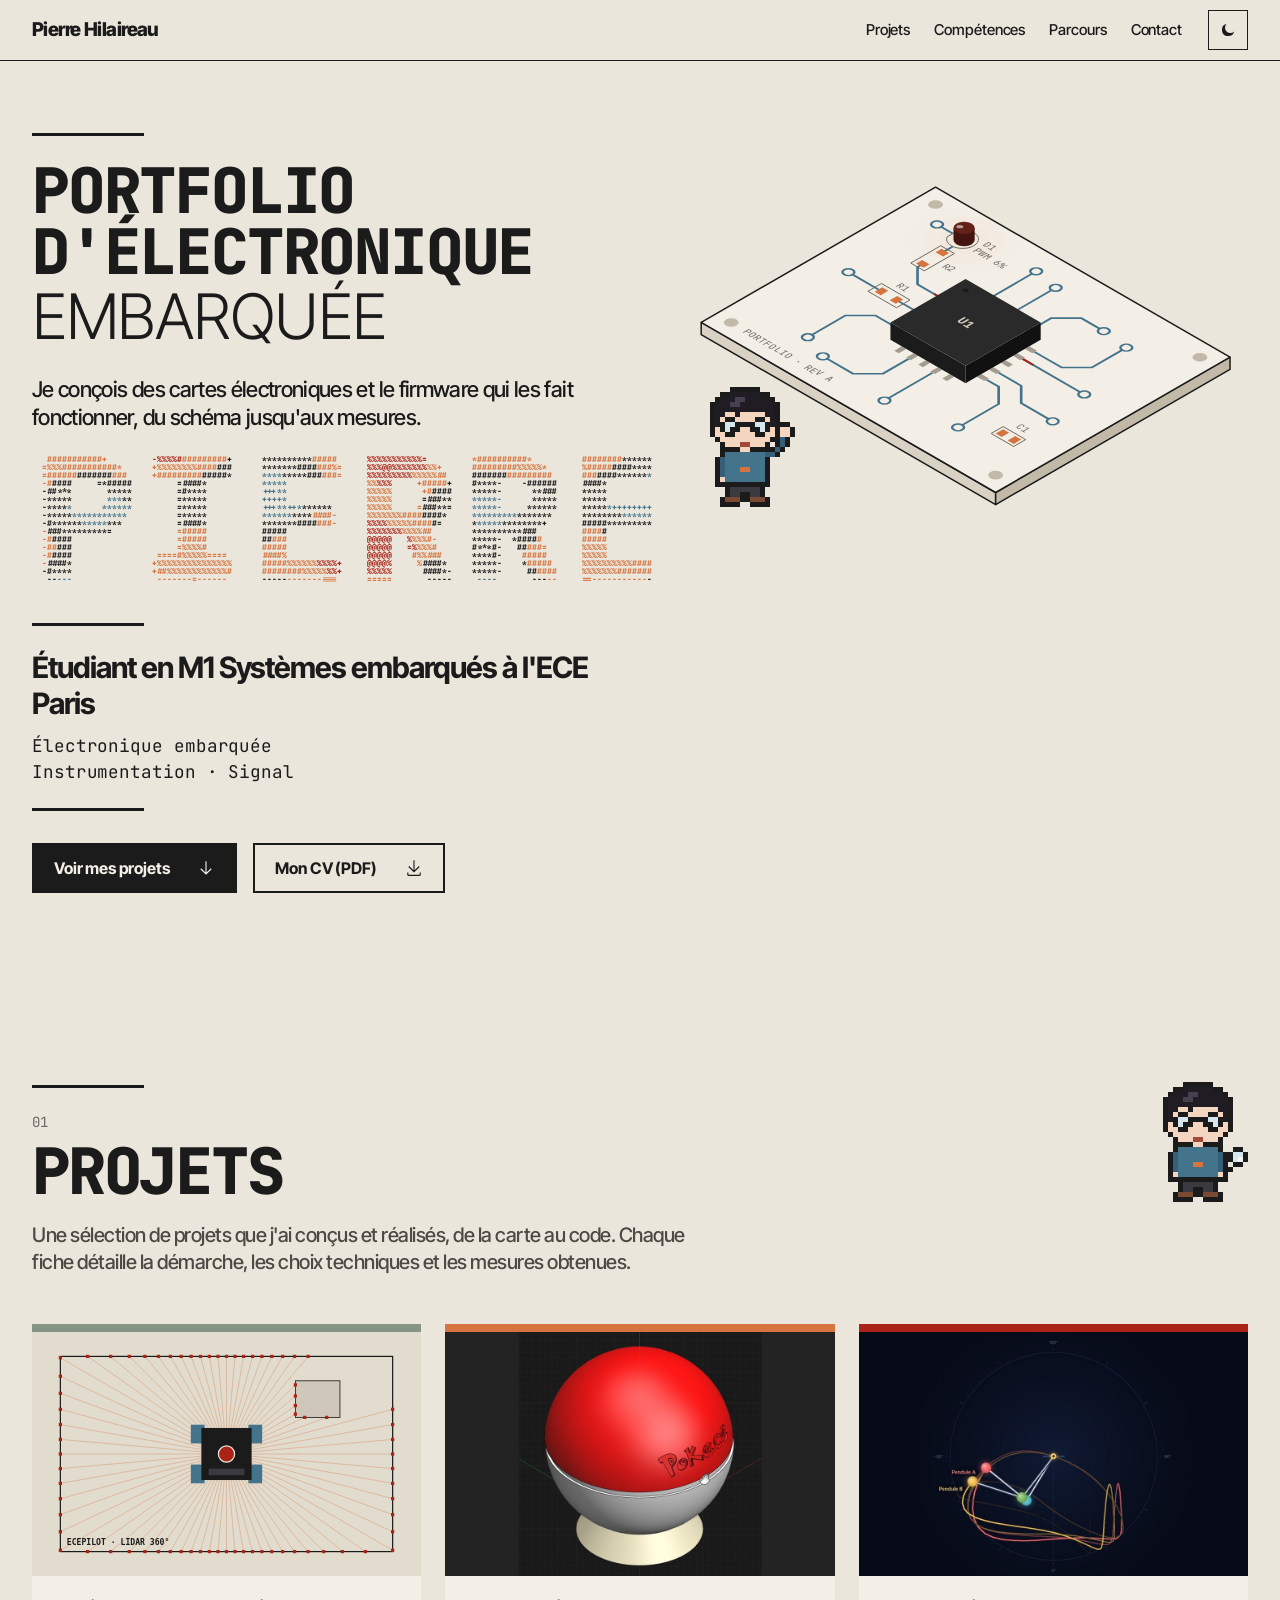
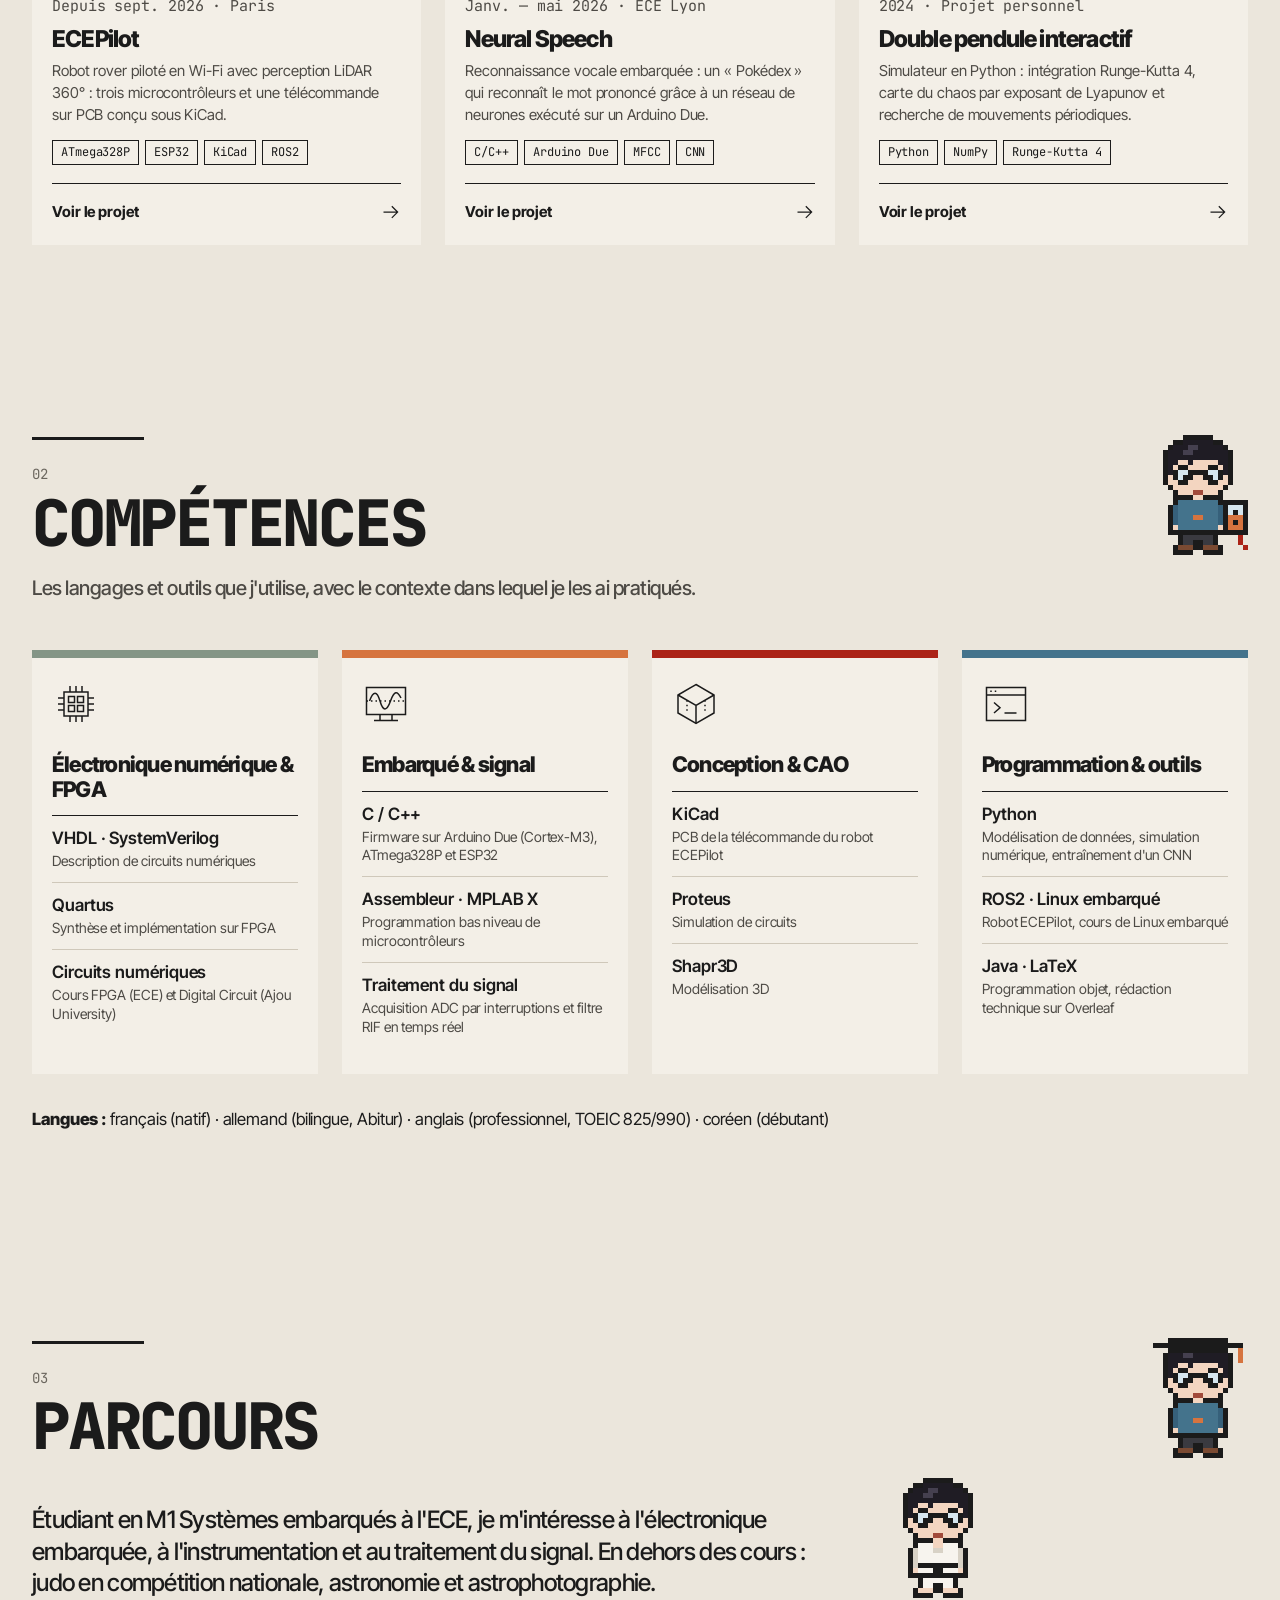
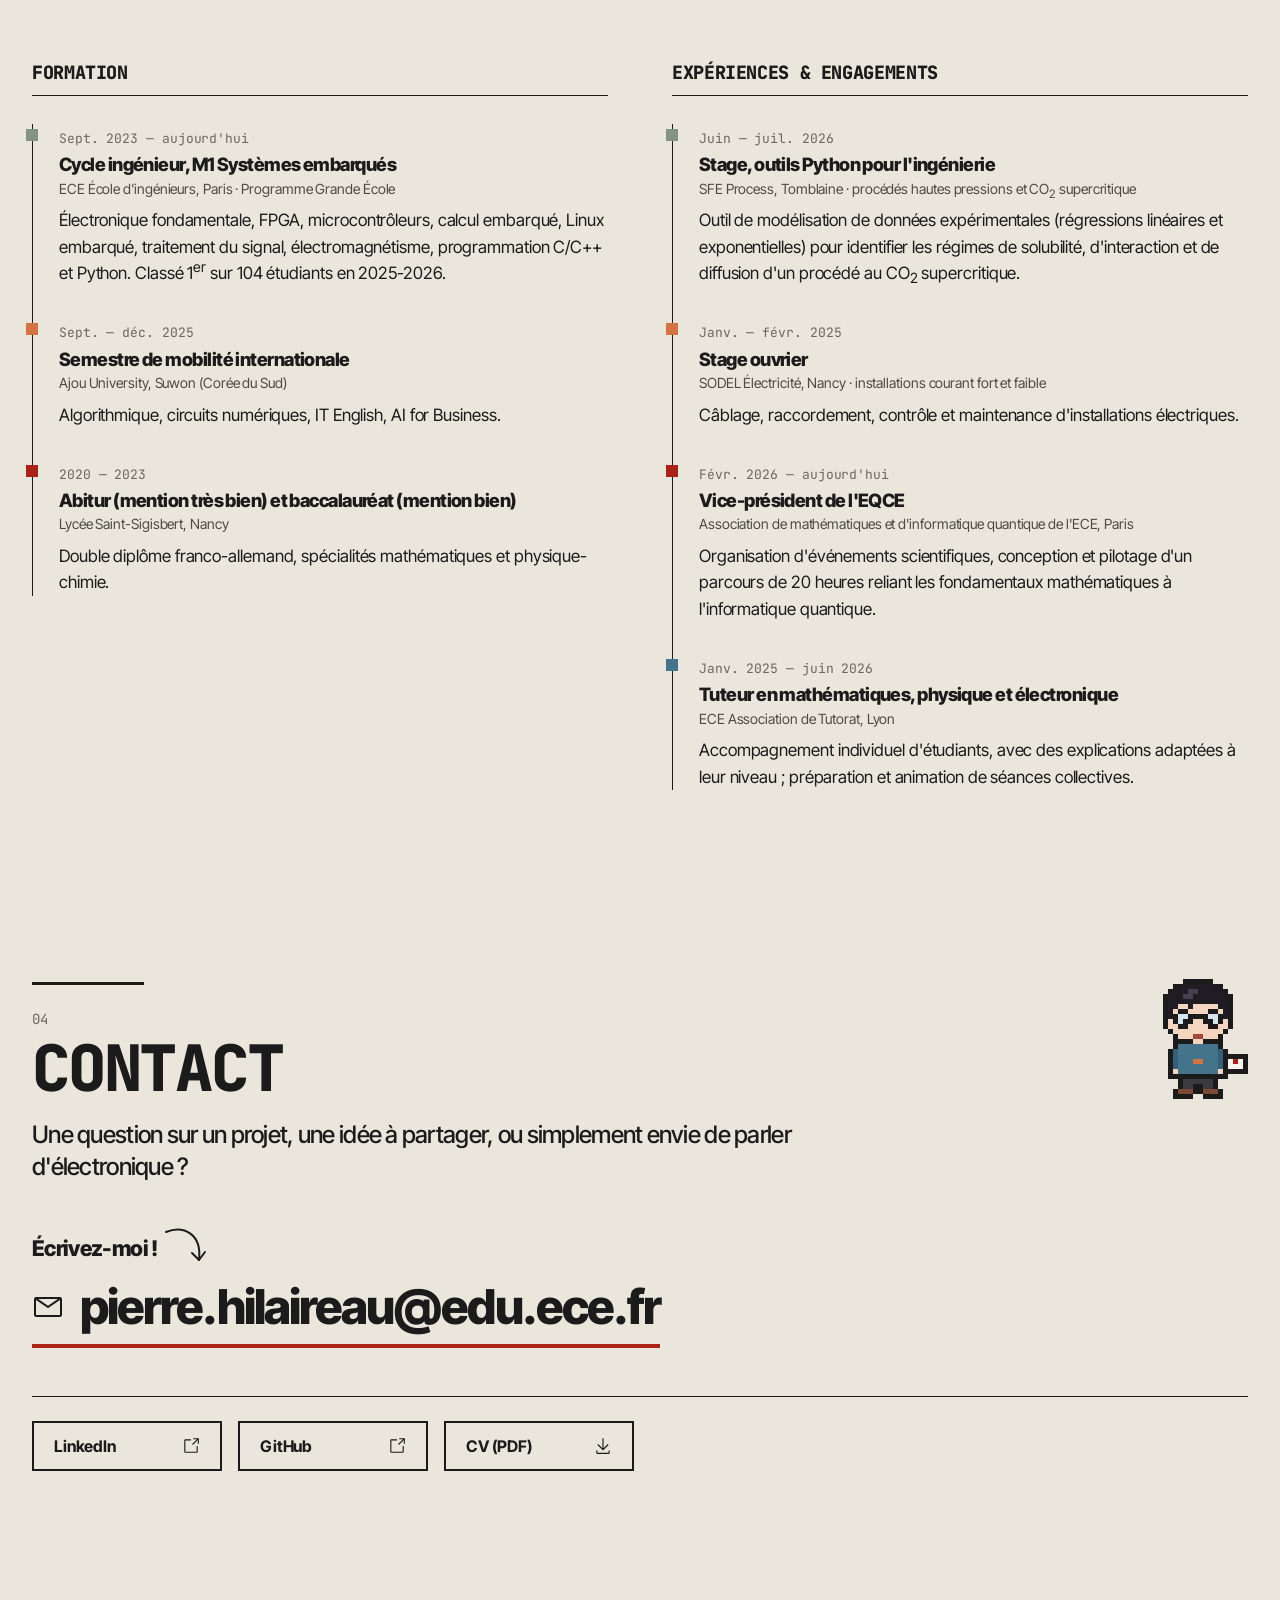
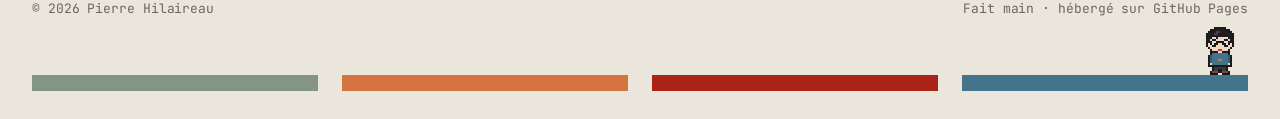
==== index.html @ 6c58af48 "Première version du portfolio Site statique (HTML, CSS, JavaScript) publié avec GitHub Pages : accue" ====
<!DOCTYPE html>
<html lang="fr">
<head>
  <meta charset="utf-8">
  <meta name="viewport" content="width=device-width, initial-scale=1">

  <!-- Titre et description : visibles dans Google et les partages LinkedIn -->
  <title>Pierre Hilaireau — Électronique &amp; systèmes embarqués</title>
  <meta name="description" content="Portfolio de Pierre Hilaireau, étudiant ingénieur en systèmes embarqués : conception de cartes électroniques, firmware, traitement du signal et projets réalisés.">
  <meta property="og:title" content="Pierre Hilaireau — Portfolio électronique">
  <meta property="og:description" content="Projets en électronique, systèmes embarqués et traitement du signal.">
  <meta property="og:type" content="website">
  <!-- Image d'aperçu pour les partages (1200×630 px). Décommente quand tu l'as ajoutée :
  <meta property="og:image" content="https://pierrehlr.github.io/assets/img/apercu.jpg"> -->

  <link rel="icon" href="assets/img/favicon.svg" type="image/svg+xml">
  <link rel="preconnect" href="https://fonts.googleapis.com">
  <link rel="preconnect" href="https://fonts.gstatic.com" crossorigin>
  <link rel="stylesheet" href="https://fonts.googleapis.com/css2?family=Inter+Tight:wght@300;400;500;600;700;800&family=JetBrains+Mono:wght@400;800&display=swap">
  <link rel="stylesheet" href="css/style.css">

  <script>
    // Applique le thème mémorisé avant l'affichage (évite un flash de couleur)
    try { var t = localStorage.getItem("theme"); if (t) document.documentElement.dataset.theme = t; } catch (e) {}
  </script>
  <script src="js/main.js" defer></script>
</head>

<body>
  <a class="skip-link" href="#contenu">Aller au contenu</a>

  <!-- ===================== MENU ===================== -->
  <header class="nav">
    <div class="container nav-inner">
      <a class="nav-brand" href="#top">Pierre Hilaireau</a>
      <nav class="nav-links" aria-label="Navigation principale">
        <a href="#projets">Projets</a>
        <a href="#competences">Compétences</a>
        <a href="#parcours">Parcours</a>
        <a href="#contact">Contact</a>
      </nav>
      <button class="theme-toggle" type="button" aria-label="Basculer entre thème clair et sombre">
        <svg class="icon-moon" viewBox="0 0 32 32" aria-hidden="true"><path d="M13.5 5.1A11 11 0 1 0 26.9 18.5 9 9 0 0 1 13.5 5.1z"/></svg>
        <svg class="icon-sun" viewBox="0 0 32 32" aria-hidden="true"><circle cx="16" cy="16" r="6"/><path d="M15 2h2v5h-2zM15 25h2v5h-2zM2 15h5v2H2zM25 15h5v2h-5z"/><path transform="rotate(45 16 16)" d="M15 2h2v5h-2zM15 25h2v5h-2zM2 15h5v2H2zM25 15h5v2h-5z"/></svg>
      </button>
    </div>
  </header>

  <main id="contenu">

    <!-- ===================== ACCUEIL ===================== -->
    <section class="hero" id="top">
      <div class="container hero-inner">
        <div class="hero-text">
          <span class="rule" aria-hidden="true"></span>
          <h1 class="poster-title">
            <span class="t-heavy">Portfolio</span>
            <span class="t-heavy">d'électronique</span>
            <span class="t-light">embarquée</span>
          </h1>
          <p class="lead">
            Je conçois des cartes électroniques et le firmware qui les fait fonctionner,
            du schéma jusqu'aux mesures.
          </p>

          <!-- Prénom en art ASCII animé (dessiné par js/main.js à partir de data-ascii) -->
          <div class="ascii-name" role="img" aria-label="Pierre" data-ascii="PIERRE">
            <span class="ascii-fallback">Pierre</span>
          </div>

          <span class="rule" aria-hidden="true"></span>
          <p class="hero-date">Étudiant en M1 Systèmes embarqués à l'ECE Paris</p>
          <p class="hero-info">Électronique embarquée<br>Instrumentation · Signal</p>
          <span class="rule" aria-hidden="true"></span>

          <div class="hero-actions">
            <a class="btn btn-primary" href="#projets">Voir mes projets
              <svg class="icon" viewBox="0 0 32 32" aria-hidden="true"><path d="M24.6 16.6 17 24.2V4h-2v20.2l-7.6-7.6L6 18l10 10 10-10z"/></svg>
            </a>
            <!-- Dépose ton CV dans assets/cv/ sous le nom CV.pdf -->
            <a class="btn" href="assets/cv/CV.pdf" target="_blank" rel="noopener">Mon CV (PDF)
              <svg class="icon" viewBox="0 0 32 32" aria-hidden="true"><path d="M26 24v4H6v-4H4v4a2 2 0 0 0 2 2h20a2 2 0 0 0 2-2v-4zM26 14l-1.4-1.4-7.6 7.6V2h-2v18.2l-7.6-7.6L6 14l10 10z"/></svg>
            </a>
          </div>
        </div>

        <!--
          Illustration : un circuit imprimé en vue isométrique.
          Le dessus de la carte est dessiné « à plat » (coordonnées 0-400 × 0-320),
          puis projeté en isométrique par la matrice du groupe <g transform="matrix(…)">.
          La LED D1 s'allume quand la souris approche (voir js/main.js).
        -->
        <div class="hero-visual" aria-hidden="true">
          <svg viewBox="0 0 650 430" data-led>
            <!-- Tranches de la carte (épaisseur) -->
            <polygon class="iso-left iso-edge" points="19.8,200 359.3,396 359.3,410 19.8,214"/>
            <polygon class="iso-right iso-edge" points="359.3,396 629.5,240 629.5,254 359.3,410"/>

            <!-- Dessus de la carte, projeté en isométrique -->
            <g transform="matrix(0.866 0.5 -0.866 0.5 290 40)">
              <rect class="iso-top iso-edge" x="4" y="4" width="392" height="312"/>
              <circle class="iso-hole" cx="24" cy="24" r="7"/>
              <circle class="iso-hole" cx="376" cy="24" r="7"/>
              <circle class="iso-hole" cx="24" cy="296" r="7"/>
              <circle class="iso-hole" cx="376" cy="296" r="7"/>

              <!-- Lumière de la LED sur la carte (opacité réglée par --lum) -->
              <circle class="d1-ring d1-ring-3" cx="84" cy="46" r="56"/>
              <circle class="d1-ring d1-ring-2" cx="84" cy="46" r="38"/>
              <circle class="d1-ring d1-ring-1" cx="84" cy="46" r="23"/>

              <g class="pcb-trace">
                <path d="M140 128 H104 L84 108 V101"/>
                <path d="M84 75 V61"/>
                <path d="M69 46 H48"/>
                <path d="M140 160 H108"/>
                <path d="M88 160 H44"/>
                <path d="M140 192 H112 L92 212 V262"/>
                <path d="M260 128 H296 L316 108 V62"/>
                <path d="M260 144 H342"/>
                <path d="M260 176 H290 L310 196 H352"/>
                <path d="M260 192 H276 L296 212 V266"/>
                <path d="M168 100 V34"/>
                <path d="M200 100 V40"/>
                <path d="M232 100 V78 L252 58 H282"/>
                <path d="M184 220 V254 L164 274 H124"/>
                <path d="M216 220 V284"/>
              </g>

              <path class="pcb-signal" d="M140 128 H104 L84 108 V101"/>
              <path class="pcb-signal" d="M260 144 H342" style="animation-delay: -1.6s"/>

              <g class="pcb-via">
                <circle cx="48" cy="46" r="5.5"/>
                <circle cx="44" cy="160" r="5.5"/>
                <circle cx="92" cy="262" r="5.5"/>
                <circle cx="316" cy="62" r="5.5"/>
                <circle cx="342" cy="144" r="5.5"/>
                <circle cx="352" cy="196" r="5.5"/>
                <circle cx="296" cy="266" r="5.5"/>
                <circle cx="168" cy="34" r="5.5"/>
                <circle cx="200" cy="40" r="5.5"/>
                <circle cx="282" cy="58" r="5.5"/>
                <circle cx="124" cy="274" r="5.5"/>
                <circle cx="216" cy="284" r="5.5"/>
              </g>

              <!-- R1 -->
              <rect class="pcb-outline" x="79" y="151" width="38" height="18"/>
              <rect class="pcb-pad" x="84" y="155" width="8" height="10"/>
              <rect class="pcb-pad" x="104" y="155" width="8" height="10"/>
              <text class="pcb-silk" x="98" y="145" text-anchor="middle">R1</text>

              <!-- R2 : résistance série de la LED -->
              <rect class="pcb-outline" x="75" y="68" width="18" height="40"/>
              <rect class="pcb-pad" x="79" y="71" width="10" height="8"/>
              <rect class="pcb-pad" x="79" y="97" width="10" height="8"/>
              <text class="pcb-silk" x="99" y="92">R2</text>

              <!-- Empreinte de la LED D1 (méplat côté cathode) -->
              <path class="pcb-outline" d="M69 38.5 A15 15 0 1 1 69 53.5 Z"/>

              <!-- C1 -->
              <rect class="pcb-outline" x="325" y="235" width="30" height="16"/>
              <rect class="pcb-pad" x="328" y="238" width="8" height="10"/>
              <rect class="pcb-pad" x="344" y="238" width="8" height="10"/>
              <text class="pcb-silk" x="340" y="228" text-anchor="middle">C1</text>

              <!-- Broches de U1 -->
              <g class="pcb-pin">
                <rect x="140" y="125" width="10" height="6"/><rect x="140" y="141" width="10" height="6"/><rect x="140" y="157" width="10" height="6"/><rect x="140" y="173" width="10" height="6"/><rect x="140" y="189" width="10" height="6"/>
                <rect x="250" y="125" width="10" height="6"/><rect x="250" y="141" width="10" height="6"/><rect x="250" y="157" width="10" height="6"/><rect x="250" y="173" width="10" height="6"/><rect x="250" y="189" width="10" height="6"/>
                <rect x="165" y="100" width="6" height="10"/><rect x="181" y="100" width="6" height="10"/><rect x="197" y="100" width="6" height="10"/><rect x="213" y="100" width="6" height="10"/><rect x="229" y="100" width="6" height="10"/>
                <rect x="165" y="210" width="6" height="10"/><rect x="181" y="210" width="6" height="10"/><rect x="197" y="210" width="6" height="10"/><rect x="213" y="210" width="6" height="10"/><rect x="229" y="210" width="6" height="10"/>
              </g>

              <!-- Repère de D1 et sa valeur PWM (mise à jour par js/main.js) -->
              <text class="pcb-silk" x="102" y="40">D1</text>
              <text class="pcb-silk" x="102" y="54">PWM <tspan data-pwm>6%</tspan></text>

              <text class="pcb-silk" x="42" y="300">PORTFOLIO · REV A</text>
            </g>

            <!-- U1 : le microcontrôleur, en relief -->
            <polygon class="chip-left" points="238,200 324.6,250 324.6,270 238,220"/>
            <polygon class="chip-right" points="324.6,250 411.2,200 411.2,220 324.6,270"/>
            <g transform="matrix(0.866 0.5 -0.866 0.5 290 20)">
              <rect class="chip-top" x="150" y="110" width="100" height="100"/>
              <circle class="chip-dot" cx="163" cy="123" r="3"/>
              <text class="chip-text" x="200" y="165" text-anchor="middle">U1</text>
            </g>

            <!-- D1 : LED dont la luminosité suit la souris (voir js/main.js) -->
            <g class="d1-off">
              <path class="d1-side" d="M310.7 91 V105 A12.2 7.1 0 0 0 335.1 105 V91 Z"/>
              <ellipse class="d1-top d1-eteinte" cx="322.9" cy="91" rx="12.2" ry="7.1"/>
            </g>
            <g class="d1-on">
              <path class="d1-side" d="M310.7 91 V105 A12.2 7.1 0 0 0 335.1 105 V91 Z"/>
              <ellipse class="d1-top" cx="322.9" cy="91" rx="12.2" ry="7.1"/>
            </g>
            <ellipse class="d1-reflet" cx="318" cy="89.5" rx="4" ry="1.8"/>

          </svg>
          <span class="pixel pixel-hero" data-pose="salut" aria-hidden="true"></span>
        </div>
      </div>
    </section>

    <!-- ===================== PROJETS ===================== -->
    <section class="section" id="projets">
      <div class="container">
        <div class="section-head">
          <span class="section-num">01</span>
          <h2>Projets</h2>
          <span class="pixel" data-pose="loupe" aria-hidden="true"></span>
        </div>
        <p class="section-intro">
          Une sélection de projets que j'ai conçus et réalisés, de la carte au code.
          Chaque fiche détaille la démarche, les choix techniques et les mesures obtenues.
        </p>

        <!--
          POUR AJOUTER UN PROJET : copie un bloc <a class="card"> … </a> ci-dessous,
          change le lien (href), l'image, le titre, la description et les tags.
          Mets ton meilleur projet en premier.
        -->
        <div class="cards">

          <a class="card" href="projets/ecepilot.html">
            <div class="card-img">
              <img src="assets/img/projets/ecepilot/illustration.svg" width="960" height="600" loading="lazy"
                   alt="Illustration du rover ECEPilot vu de dessus, avec les rayons de son LiDAR">
            </div>
            <div class="card-body">
              <p class="card-meta">Depuis sept. 2026 · Paris</p>
              <h3>ECEPilot</h3>
              <p>Robot rover piloté en Wi-Fi avec perception LiDAR 360° : trois microcontrôleurs et une télécommande sur PCB conçu sous KiCad.</p>
              <ul class="tags"><li>ATmega328P</li><li>ESP32</li><li>KiCad</li><li>ROS2</li></ul>
              <span class="card-more">Voir le projet <svg class="icon" viewBox="0 0 32 32" aria-hidden="true"><path d="M18 6l-1.4 1.4 7.6 7.6H4v2h20.2l-7.6 7.6L18 26l10-10z"/></svg></span>
            </div>
          </a>

          <a class="card" href="projets/neural-speech.html">
            <div class="card-img">
              <img src="assets/img/projets/neural-speech/vignette.jpg" width="960" height="600" loading="lazy"
                   alt="Rendu 3D du boîtier Pokéball gravé PokECE">
            </div>
            <div class="card-body">
              <p class="card-meta">Janv. — mai 2026 · ECE Lyon</p>
              <h3>Neural Speech</h3>
              <p>Reconnaissance vocale embarquée : un « Pokédex » qui reconnaît le mot prononcé grâce à un réseau de neurones exécuté sur un Arduino Due.</p>
              <ul class="tags"><li>C/C++</li><li>Arduino Due</li><li>MFCC</li><li>CNN</li></ul>
              <span class="card-more">Voir le projet <svg class="icon" viewBox="0 0 32 32" aria-hidden="true"><path d="M18 6l-1.4 1.4 7.6 7.6H4v2h20.2l-7.6 7.6L18 26l10-10z"/></svg></span>
            </div>
          </a>

          <a class="card" href="projets/double-pendule.html">
            <div class="card-img">
              <img src="assets/img/projets/double-pendule/vignette.jpg" width="960" height="600" loading="lazy"
                   alt="Deux doubles pendules partis presque du même point, dont les trajectoires divergent">
            </div>
            <div class="card-body">
              <p class="card-meta">2024 · Projet personnel</p>
              <h3>Double pendule interactif</h3>
              <p>Simulateur en Python : intégration Runge-Kutta 4, carte du chaos par exposant de Lyapunov et recherche de mouvements périodiques.</p>
              <ul class="tags"><li>Python</li><li>NumPy</li><li>Runge-Kutta 4</li></ul>
              <span class="card-more">Voir le projet <svg class="icon" viewBox="0 0 32 32" aria-hidden="true"><path d="M18 6l-1.4 1.4 7.6 7.6H4v2h20.2l-7.6 7.6L18 26l10-10z"/></svg></span>
            </div>
          </a>

        </div>
      </div>
    </section>

    <!-- ===================== COMPÉTENCES ===================== -->
    <!-- Sous chaque outil : CE QUE tu en as fait (plus parlant qu'un niveau) -->
    <section class="section" id="competences">
      <div class="container">
        <div class="section-head">
          <span class="section-num">02</span>
          <h2>Compétences</h2>
          <span class="pixel" data-pose="multimetre" aria-hidden="true"></span>
        </div>
        <p class="section-intro">Les langages et outils que j'utilise, avec le contexte dans lequel je les ai pratiqués.</p>

        <div class="skills">
          <div class="skill-group">
            <svg class="pictogram" viewBox="0 0 32 32" aria-hidden="true"><rect x="8" y="8" width="16" height="16"/><path d="M12 8V4M16 8V4M20 8V4M12 28v-4M16 28v-4M20 28v-4M8 12H4M8 16H4M8 20H4M28 12h-4M28 16h-4M28 20h-4"/><rect x="11" y="11" width="4" height="4"/><rect x="17" y="11" width="4" height="4"/><rect x="11" y="17" width="4" height="4"/><rect x="17" y="17" width="4" height="4"/></svg>
            <h3>Électronique numérique &amp; FPGA</h3>
            <ul>
              <li>VHDL · SystemVerilog<span>Description de circuits numériques</span></li>
              <li>Quartus<span>Synthèse et implémentation sur FPGA</span></li>
              <li>Circuits numériques<span>Cours FPGA (ECE) et Digital Circuit (Ajou University)</span></li>
            </ul>
          </div>
          <div class="skill-group">
            <svg class="pictogram" viewBox="0 0 32 32" aria-hidden="true"><rect x="3" y="5" width="26" height="18"/><path d="M3 14h26" stroke-dasharray="1 2"/><path d="M5 14c2.5-7 5-7 7 0s4.5 7 7 0 4.5-7 7-2"/><path d="M12 23v4M20 23v4M8 27h16"/></svg>
            <h3>Embarqué &amp; signal</h3>
            <ul>
              <li>C / C++<span>Firmware sur Arduino Due (Cortex-M3), ATmega328P et ESP32</span></li>
              <li>Assembleur · MPLAB X<span>Programmation bas niveau de microcontrôleurs</span></li>
              <li>Traitement du signal<span>Acquisition ADC par interruptions et filtre RIF en temps réel</span></li>
            </ul>
          </div>
          <div class="skill-group">
            <svg class="pictogram" viewBox="0 0 32 32" aria-hidden="true"><path d="M16 3l12 7v12l-12 7-12-7V10z"/><path d="M4 10l12 7 12-7M16 17v12"/><path d="M10 13.5v7M22 13.5v7" stroke-dasharray="1 2"/></svg>
            <h3>Conception &amp; CAO</h3>
            <ul>
              <li>KiCad<span>PCB de la télécommande du robot ECEPilot</span></li>
              <li>Proteus<span>Simulation de circuits</span></li>
              <li>Shapr3D<span>Modélisation 3D</span></li>
            </ul>
          </div>
          <div class="skill-group">
            <svg class="pictogram" viewBox="0 0 32 32" aria-hidden="true"><rect x="3" y="5" width="26" height="22"/><path d="M3 10h26"/><path d="M5.5 7.5h1M8.5 7.5h1"/><path d="M8 15l4 3.5L8 22M15 22h8"/></svg>
            <h3>Programmation &amp; outils</h3>
            <ul>
              <li>Python<span>Modélisation de données, simulation numérique, entraînement d'un CNN</span></li>
              <li>ROS2 · Linux embarqué<span>Robot ECEPilot, cours de Linux embarqué</span></li>
              <li>Java · LaTeX<span>Programmation objet, rédaction technique sur Overleaf</span></li>
            </ul>
          </div>
        </div>

        <p class="languages">
          <strong>Langues :</strong> français (natif) · allemand (bilingue, Abitur) ·
          anglais (professionnel, TOEIC 825/990) · coréen (débutant)
        </p>
      </div>
    </section>

    <!-- ===================== PARCOURS ===================== -->
    <section class="section" id="parcours">
      <div class="container">
        <div class="section-head">
          <span class="section-num">03</span>
          <h2>Parcours</h2>
          <span class="pixel" data-pose="diplome" aria-hidden="true"></span>
        </div>

        <!-- À MODIFIER si tu veux : ajoute une phrase sur ce qui t'attire dans l'électronique -->
        <div class="about-row">
          <p class="about">
          Étudiant en M1 Systèmes embarqués à l'ECE, je m'intéresse à l'électronique embarquée,
          à l'instrumentation et au traitement du signal.
          En dehors des cours : judo en compétition nationale, astronomie et astrophotographie.
        </p>
          <span class="pixel" data-pose="judo" aria-hidden="true"></span>
        </div>

        <div class="timeline-cols">
          <div>
            <h3 class="col-title">Formation</h3>
            <ol class="timeline">
              <li>
                <span class="timeline-date">Sept. 2023 — aujourd'hui</span>
                <h4>Cycle ingénieur, M1 Systèmes embarqués</h4>
                <p class="timeline-place">ECE École d'ingénieurs, Paris · Programme Grande École</p>
                <p>Électronique fondamentale, FPGA, microcontrôleurs, calcul embarqué, Linux embarqué,
                  traitement du signal, électromagnétisme, programmation C/C++ et Python.
                  Classé 1<sup>er</sup> sur 104 étudiants en 2025-2026.</p>
              </li>
              <li>
                <span class="timeline-date">Sept. — déc. 2025</span>
                <h4>Semestre de mobilité internationale</h4>
                <p class="timeline-place">Ajou University, Suwon (Corée du Sud)</p>
                <p>Algorithmique, circuits numériques, IT English, AI for Business.</p>
              </li>
              <li>
                <span class="timeline-date">2020 — 2023</span>
                <h4>Abitur (mention très bien) et baccalauréat (mention bien)</h4>
                <p class="timeline-place">Lycée Saint-Sigisbert, Nancy</p>
                <p>Double diplôme franco-allemand, spécialités mathématiques et physique-chimie.</p>
              </li>
            </ol>
          </div>
          <div>
            <h3 class="col-title">Expériences &amp; engagements</h3>
            <ol class="timeline">
              <li>
                <span class="timeline-date">Juin — juil. 2026</span>
                <h4>Stage, outils Python pour l'ingénierie</h4>
                <p class="timeline-place">SFE Process, Tomblaine · procédés hautes pressions et CO<sub>2</sub> supercritique</p>
                <p>Outil de modélisation de données expérimentales (régressions linéaires et exponentielles)
                  pour identifier les régimes de solubilité, d'interaction et de diffusion d'un procédé
                  au CO<sub>2</sub> supercritique.</p>
              </li>
              <li>
                <span class="timeline-date">Janv. — févr. 2025</span>
                <h4>Stage ouvrier</h4>
                <p class="timeline-place">SODEL Électricité, Nancy · installations courant fort et faible</p>
                <p>Câblage, raccordement, contrôle et maintenance d'installations électriques.</p>
              </li>
              <li>
                <span class="timeline-date">Févr. 2026 — aujourd'hui</span>
                <h4>Vice-président de l'EQCE</h4>
                <p class="timeline-place">Association de mathématiques et d'informatique quantique de l'ECE, Paris</p>
                <p>Organisation d'événements scientifiques, conception et pilotage d'un parcours de 20 heures
                  reliant les fondamentaux mathématiques à l'informatique quantique.</p>
              </li>
              <li>
                <span class="timeline-date">Janv. 2025 — juin 2026</span>
                <h4>Tuteur en mathématiques, physique et électronique</h4>
                <p class="timeline-place">ECE Association de Tutorat, Lyon</p>
                <p>Accompagnement individuel d'étudiants, avec des explications adaptées à leur niveau ;
                  préparation et animation de séances collectives.</p>
              </li>
            </ol>
          </div>
        </div>
      </div>
    </section>

    <!-- ===================== CONTACT ===================== -->
    <section class="section" id="contact">
      <div class="container">
        <div class="section-head">
          <span class="section-num">04</span>
          <h2>Contact</h2>
          <span class="pixel" data-pose="lettre" aria-hidden="true"></span>
        </div>
        <p class="contact-text">
          Une question sur un projet, une idée à partager,
          ou simplement envie de parler d'électronique ?
        </p>
        <p class="write-me">Écrivez-moi !
          <svg viewBox="0 0 72 44" aria-hidden="true"><path d="M4 10C22 3 40 12 37 38"/><path d="M30 31l7 7 6-8"/></svg>
        </p>
        <a class="contact-email" href="mailto:pierre.hilaireau@edu.ece.fr">
          <svg class="icon" viewBox="0 0 32 32" aria-hidden="true"><path d="M28 6H4a2 2 0 0 0-2 2v16a2 2 0 0 0 2 2h24a2 2 0 0 0 2-2V8a2 2 0 0 0-2-2zm-2.2 2L16 14.8 6.2 8zM4 24V8.9l11.4 7.9a1 1 0 0 0 1.2 0L28 8.9V24z"/></svg>
          pierre.hilaireau@edu.ece.fr
        </a>

        <ul class="contact-links">
          <li><a class="btn" href="https://www.linkedin.com/in/pierre-hilaireau/" target="_blank" rel="noopener">LinkedIn
            <svg class="icon" viewBox="0 0 32 32" aria-hidden="true"><path d="M26 28H6a2 2 0 0 1-2-2V6a2 2 0 0 1 2-2h10v2H6v20h20V16h2v10a2 2 0 0 1-2 2z"/><path d="M20 2v2h6.6L18 12.6l1.4 1.4L28 5.4V12h2V2z"/></svg>
          </a></li>
          <li><a class="btn" href="https://github.com/PierreHlr" target="_blank" rel="noopener">GitHub
            <svg class="icon" viewBox="0 0 32 32" aria-hidden="true"><path d="M26 28H6a2 2 0 0 1-2-2V6a2 2 0 0 1 2-2h10v2H6v20h20V16h2v10a2 2 0 0 1-2 2z"/><path d="M20 2v2h6.6L18 12.6l1.4 1.4L28 5.4V12h2V2z"/></svg>
          </a></li>
          <li><a class="btn" href="assets/cv/CV.pdf" target="_blank" rel="noopener">CV (PDF)
            <svg class="icon" viewBox="0 0 32 32" aria-hidden="true"><path d="M26 24v4H6v-4H4v4a2 2 0 0 0 2 2h20a2 2 0 0 0 2-2v-4zM26 14l-1.4-1.4-7.6 7.6V2h-2v18.2l-7.6-7.6L6 14l10 10z"/></svg>
          </a></li>
        </ul>
      </div>
    </section>

  </main>

  <footer class="footer">
    <span class="pixel pixel-xs pixel-footer" data-pose="repos" aria-hidden="true"></span>
    <div class="container footer-inner">
      <span>© <span data-annee>2026</span> Pierre Hilaireau</span>
      <span>Fait main · hébergé sur GitHub Pages</span>
    </div>
  </footer>
</body>
</html>
---- css/style.css ----
/* =========================================================
   Portfolio — feuille de style
   ---------------------------------------------------------
   Direction artistique inspirée de l'affiche « Atelier
   d'introduction au quantique » (EQCE) :
   papier crème, titres très gras en majuscules à chasse fixe,
   prénom en art ASCII animé, filets courts,
   bande de 4 couleurs (sauge, terracotta, rouge brique, ardoise).

   Toutes les couleurs sont définies UNE fois ci-dessous :
   thème clair dans :root, thème sombre juste après.
   ========================================================= */

:root {
  /* Papier et encre */
  --bg: #ebe6dc;          /* papier crème de l'affiche */
  --paper: #f3efe7;       /* tuiles, un ton plus clair */
  --paper-2: #e2dccf;     /* survol, fonds d'image */
  --ink: #1b1b1b;         /* texte, filets, cadres */
  --muted: #4d4a45;
  --helper: #6b665e;
  --line-soft: #cfc8ba;   /* séparateurs discrets */

  /* Les 4 couleurs de la bande de l'affiche */
  --c-sage: #849586;
  --c-orange: #d6743f;
  --c-red: #ab2317;
  --c-blue: #44738c;

  /* Usages */
  --link: #3a6379;
  --link-hover: #ab2317;
  --focus: #ab2317;
  --btn-text: #f3efe7;
  --led: #5f7d63;         /* vert sauge (valeurs « ok » des tableaux) */
  --lens-off: #5c1f17;    /* LED D1 éteinte */
  --lens-side-off: #3e1510;
  --lens-on: #e0452f;     /* LED D1 allumée */
  --lens-side-on: #ab2317;

  /* Carte électronique de l'accueil */
  --ill-top: #f3efe7;
  --ill-left: #d9d2c4;
  --ill-right: #c2b9a8;
  --ill-line: #44738c;    /* pistes : bleu ardoise */
  --ill-pad: #d6743f;     /* pastilles : terracotta (cuivre) */
  --ill-silk: #6b665e;
  --ill-pin: #a39c90;
  --chip-top: #2a2a2a;
  --chip-left: #1b1b1b;
  --chip-right: #111111;
  --chip-text: #cfc8ba;

  /* Personnage pixel art (voir js/main.js) */
  --px-outline: #1b1b1b;

  --font-sans: "Inter Tight", system-ui, -apple-system, "Segoe UI", Roboto, sans-serif;
  --font-mono: "JetBrains Mono", ui-monospace, "Cascadia Code", Consolas, monospace;
  --maxw: 1312px;
  color-scheme: light;
}

/* Thème sombre : automatique selon le système… */
@media (prefers-color-scheme: dark) {
  :root:not([data-theme="light"]) {
    --bg: #1a1917;
    --paper: #24221f;
    --paper-2: #2e2b27;
    --ink: #ebe6dc;
    --muted: #bdb6aa;
    --helper: #948e84;
    --line-soft: #3a3631;
    --c-sage: #a3b3a5;
    --c-orange: #e3915f;
    --c-red: #d4574a;
    --c-blue: #7ea5bb;
    --link: #8fb3c7;
    --link-hover: #e0685a;
    --focus: #e3915f;
    --btn-text: #1a1917;
    --led: #a3b3a5;
    --lens-off: #4a1c16;
    --lens-on: #f0604a;
    --lens-side-off: #2e0f0b;
    --lens-side-on: #b8321f;
    --ill-top: #2e2b27;
    --ill-left: #24221f;
    --ill-right: #1c1a18;
    --ill-line: #7ea5bb;
    --ill-pad: #e3915f;
    --ill-silk: #948e84;
    --ill-pin: #6b665e;
    --chip-top: #121110;
    --chip-left: #0b0a09;
    --chip-right: #060505;
    --chip-text: #948e84;
    --px-outline: #ebe6dc;  /* contour clair façon autocollant */
    color-scheme: dark;
  }
}

/* …ou forcé par le bouton de thème */
:root[data-theme="dark"] {
  --bg: #1a1917;
  --paper: #24221f;
  --paper-2: #2e2b27;
  --ink: #ebe6dc;
  --muted: #bdb6aa;
  --helper: #948e84;
  --line-soft: #3a3631;
  --c-sage: #a3b3a5;
  --c-orange: #e3915f;
  --c-red: #d4574a;
  --c-blue: #7ea5bb;
  --link: #8fb3c7;
  --link-hover: #e0685a;
  --focus: #e3915f;
  --btn-text: #1a1917;
  --led: #a3b3a5;
  --lens-off: #4a1c16;
  --lens-on: #f0604a;
  --lens-side-off: #2e0f0b;
  --lens-side-on: #b8321f;
  --ill-top: #2e2b27;
  --ill-left: #24221f;
  --ill-right: #1c1a18;
  --ill-line: #7ea5bb;
  --ill-pad: #e3915f;
  --ill-silk: #948e84;
  --ill-pin: #6b665e;
  --chip-top: #121110;
  --chip-left: #0b0a09;
  --chip-right: #060505;
  --chip-text: #948e84;
  --px-outline: #ebe6dc;  /* contour clair façon autocollant */
  color-scheme: dark;
}

/* ---------- Bases ---------- */

*, *::before, *::after { box-sizing: border-box; }

html {
  scroll-behavior: smooth;
  scroll-padding-top: 88px; /* pour que les ancres ne passent pas sous le menu */
}

body {
  margin: 0;
  background: var(--bg);
  color: var(--ink);
  font-family: var(--font-sans);
  font-size: 17px;
  line-height: 1.55;
  letter-spacing: -0.005em;
  -webkit-font-smoothing: antialiased;
}

img { display: block; max-width: 100%; height: auto; }

a { color: var(--link); text-decoration: underline; text-decoration-thickness: 1.5px; text-underline-offset: 3px; }
a:hover { color: var(--link-hover); }

h1, h2, h3, h4 { margin: 0; font-weight: 700; line-height: 1.15; }

p { margin: 0 0 1em; }

sup, sub { line-height: 0; } /* évite que les exposants écartent les lignes */

:focus-visible { outline: 3px solid var(--focus); outline-offset: 2px; }

.container {
  width: 100%;
  max-width: var(--maxw);
  margin: 0 auto;
  padding: 0 32px;
}
@media (max-width: 672px) { .container { padding: 0 16px; } }

.mono { font-family: var(--font-mono); }

.skip-link { position: absolute; left: -9999px; }
.skip-link:focus {
  left: 16px; top: 16px; z-index: 100;
  padding: 12px 16px;
  background: var(--ink); color: var(--bg);
}

/* Icônes pleines (grille 32 × 32), couleur du texte */
.icon { width: 18px; height: 18px; flex: none; fill: currentColor; }

/* Filet court et épais, signature de l'affiche */
.rule { display: block; width: 112px; height: 3px; margin: 0 0 24px; background: var(--ink); }

/* ---------- Menu ---------- */

.nav {
  position: sticky; top: 0; z-index: 50;
  background: var(--bg);
  border-bottom: 1.5px solid var(--ink);
}

.nav-inner { display: flex; align-items: center; gap: 8px; height: 60px; }

.nav-brand {
  margin-right: auto;
  font-size: 19px; font-weight: 800; letter-spacing: -0.03em;
  color: var(--ink); text-decoration: none;
}
.nav-brand:hover { color: var(--ink); }

.nav-links { display: flex; gap: 4px; }
.nav-links a {
  padding: 6px 10px;
  font-size: 15px; font-weight: 500;
  color: var(--ink); text-decoration: none;
  white-space: nowrap;
}
.nav-links a:hover { color: var(--c-red); text-decoration: underline; }

.theme-toggle {
  display: grid; place-items: center;
  width: 40px; height: 40px; margin-left: 8px; padding: 0;
  background: transparent; color: var(--ink);
  border: 1.5px solid var(--ink);
  cursor: pointer;
}
.theme-toggle:hover { background: var(--ink); color: var(--bg); }
.theme-toggle svg { width: 18px; height: 18px; fill: currentColor; }

/* Lune en thème clair, soleil en thème sombre */
.icon-sun { display: none; }
:root[data-theme="dark"] .icon-sun { display: block; }
:root[data-theme="dark"] .icon-moon { display: none; }
@media (prefers-color-scheme: dark) {
  :root:not([data-theme="light"]) .icon-sun { display: block; }
  :root:not([data-theme="light"]) .icon-moon { display: none; }
}

@media (max-width: 672px) {
  .nav-inner { flex-wrap: wrap; height: auto; padding-top: 10px; padding-bottom: 6px; }
  .nav-links { order: 3; width: 100%; margin: 0 -10px; overflow-x: auto; }
}

/* ---------- Boutons ---------- */

.btn {
  display: inline-flex; align-items: center; justify-content: space-between; gap: 28px;
  min-height: 50px; min-width: 190px;
  padding: 0 20px;
  background: transparent; color: var(--ink);
  border: 2px solid var(--ink);
  font-size: 16px; font-weight: 700; letter-spacing: -0.01em;
  text-decoration: none;
  transition: background 0.12s, color 0.12s, border-color 0.12s;
}
.btn:hover { background: var(--ink); color: var(--bg); }

.btn-primary { background: var(--ink); color: var(--btn-text); }
.btn-primary:hover { background: var(--c-red); border-color: var(--c-red); color: #f3efe7; }

/* ---------- Accueil (façon affiche) ---------- */

.hero { padding: 72px 0 96px; overflow: hidden; }

.hero-inner {
  display: grid;
  grid-template-columns: minmax(0, 1.1fr) minmax(0, 1fr);
  gap: 32px;
  align-items: center;
}

/* Titre : lignes très grasses à chasse fixe, puis une ligne fine */
.poster-title { margin-bottom: 24px; }
.poster-title span { display: block; }
.t-heavy {
  font-family: var(--font-mono); font-weight: 800;
  font-size: clamp(2.1rem, 4.9vw, 4.4rem);
  line-height: 0.98; letter-spacing: -0.035em;
  text-transform: uppercase;
}
.t-light {
  font-family: var(--font-sans); font-weight: 300;
  font-size: clamp(2.1rem, 4.9vw, 4.4rem);
  line-height: 1.08; letter-spacing: -0.02em;
  text-transform: uppercase;
}

.lead {
  max-width: 30em;
  font-size: clamp(1.15rem, 1.7vw, 1.45rem); font-weight: 500;
  line-height: 1.3; letter-spacing: -0.03em;
}

/* Prénom en art ASCII animé (dessiné par js/main.js) */
.ascii-name { margin: 24px 0 40px; }
.ascii-name pre {
  margin: 0; padding: 0;
  background: none; border: 0;
  font-family: var(--font-mono); font-weight: 800;
  font-size: 8px;              /* recalculé par le script pour remplir la largeur */
  line-height: 1; letter-spacing: 0;
  white-space: pre; overflow: hidden;
  user-select: none;
}
/* Couleurs selon la densité du caractère : du plus léger au plus dense */
.ascii-c0 { color: var(--c-blue); }
.ascii-c1 { color: var(--ink); }
.ascii-c2 { color: var(--c-orange); }
.ascii-c3 { color: var(--c-red); }
.ascii-glitch { color: var(--ink); }
/* Affiché seulement si le script ne s'exécute pas */
.ascii-fallback {
  display: block;
  font-family: var(--font-sans); font-weight: 800;
  font-size: clamp(4.5rem, 12vw, 10rem);
  line-height: 0.85; text-transform: uppercase;
  color: var(--c-blue);
}

/* Bloc « date » de l'affiche : qui je suis + infos à chasse fixe */
.hero-date {
  margin-bottom: 12px;
  font-size: clamp(1.35rem, 2.3vw, 1.9rem); font-weight: 700;
  line-height: 1.2; letter-spacing: -0.035em;
}
.hero-info { margin-bottom: 24px; font-family: var(--font-mono); font-size: 1.1rem; line-height: 1.45; }

.hero-actions { display: flex; flex-wrap: wrap; gap: 16px; margin-top: 32px; }

.hero-visual { align-self: start; margin-top: 16px; }
.hero-visual svg { display: block; width: 100%; max-width: 640px; height: auto; margin-left: auto; overflow: visible; }

@media (max-width: 960px) {
  .hero { padding: 48px 0 72px; }
  .hero-inner { grid-template-columns: minmax(0, 1fr); gap: 24px; }
  .hero-visual { order: -1; margin-top: 0; }
  .hero-visual svg { max-width: 520px; margin: 0 auto; }
}

/* ---------- Illustration : circuit imprimé isométrique ---------- */

.iso-top { fill: var(--ill-top); }
.iso-left { fill: var(--ill-left); }
.iso-right { fill: var(--ill-right); }
/* Contour à l'encre, façon dessin au trait de l'affiche */
.iso-edge { stroke: var(--ink); stroke-width: 1.5; stroke-linejoin: round; vector-effect: non-scaling-stroke; }
.iso-hole { fill: var(--ill-right); }
.pcb-trace { fill: none; stroke: var(--ill-line); stroke-width: 2.5; }
.pcb-via { fill: var(--ill-top); stroke: var(--ill-line); stroke-width: 2.5; }
.pcb-pad { fill: var(--ill-pad); }
.pcb-pin { fill: var(--ill-pin); }
.pcb-outline { fill: none; stroke: var(--ill-silk); stroke-width: 1; }
.pcb-silk { font-family: var(--font-mono); font-size: 11px; fill: var(--ill-silk); }
.chip-top { fill: var(--chip-top); }
.chip-left { fill: var(--chip-left); }
.chip-right { fill: var(--chip-right); }
.chip-dot { fill: var(--chip-left); }
.chip-text { font-family: var(--font-mono); font-size: 14px; font-weight: 800; fill: var(--chip-text); }

/* Impulsion qui circule dans deux pistes */
.pcb-signal {
  fill: none; stroke: var(--c-red); stroke-width: 2.5;
  stroke-dasharray: 14 400;
  animation: signal 3.2s linear infinite;
}
@keyframes signal { from { stroke-dashoffset: 414; } to { stroke-dashoffset: 0; } }

/* ---------- LED D1 ---------- */

/* --lum (de 0 à 1) est mis à jour par js/main.js selon la distance de la souris */
[data-led] { --lum: 0.06; }
.d1-off .d1-side { fill: var(--lens-side-off); }
.d1-off .d1-top { fill: var(--lens-off); }
.d1-on { opacity: var(--lum); }
.d1-on .d1-side { fill: var(--lens-side-on); }
.d1-on .d1-top { fill: var(--lens-on); }
.d1-reflet { fill: #ffffff; opacity: 0.55; }
/* Lumière de la LED sur la carte, en anneaux terracotta */
.d1-ring { fill: var(--c-orange); }
.d1-ring-1 { opacity: calc(var(--lum) * 0.5); }
.d1-ring-2 { opacity: calc(var(--lum) * 0.3); }
.d1-ring-3 { opacity: calc(var(--lum) * 0.16); }


/* ---------- Sections ---------- */

.section { padding: 96px 0; }

.section-head { margin-bottom: 20px; }
.section-head::before {
  content: ""; display: block;
  width: 112px; height: 3px; margin-bottom: 24px;
  background: var(--ink);
}
.section-num { display: block; margin-bottom: 6px; font-family: var(--font-mono); font-size: 14px; color: var(--helper); }
.section-head h2 {
  font-family: var(--font-mono); font-weight: 800;
  font-size: clamp(2.2rem, 5vw, 4rem);
  line-height: 0.98; letter-spacing: -0.035em;
  text-transform: uppercase;
}

.section-intro {
  max-width: 34em; margin-bottom: 48px;
  font-size: 1.25rem; font-weight: 500; line-height: 1.35; letter-spacing: -0.025em;
  color: var(--muted);
}

@media (max-width: 672px) {
  .section { padding: 64px 0; }
}

/* ---------- Tuiles projets ---------- */

.cards {
  display: grid;
  grid-template-columns: repeat(auto-fill, minmax(min(100%, 320px), 1fr));
  gap: 24px;
}

.card {
  --accent: var(--c-sage);
  display: flex; flex-direction: column;
  background: var(--paper);
  border-top: 8px solid var(--accent);
  color: inherit; text-decoration: none;
  transition: background 0.12s;
}
.cards .card:nth-child(4n+2) { --accent: var(--c-orange); }
.cards .card:nth-child(4n+3) { --accent: var(--c-red); }
.cards .card:nth-child(4n+4) { --accent: var(--c-blue); }
.card:hover { background: var(--paper-2); color: inherit; }

.card-img { aspect-ratio: 16 / 10; background: var(--paper-2); overflow: hidden; }
.card-img img { width: 100%; height: 100%; object-fit: cover; }

.card-body { display: flex; flex: 1; flex-direction: column; padding: 20px 20px 22px; }

.card-meta { margin-bottom: 8px; font-family: var(--font-mono); font-size: 13px; color: var(--helper); }

.card h3 { margin-bottom: 8px; font-size: 1.45rem; font-weight: 800; letter-spacing: -0.035em; }
.card p { font-size: 15px; line-height: 1.45; color: var(--muted); }

.card-more {
  display: flex; align-items: center; justify-content: space-between;
  margin-top: auto; padding-top: 16px;
  border-top: 1.5px solid var(--ink);
  font-size: 15px; font-weight: 700;
}
.card:hover .card-more { color: var(--c-red); }
.card-more .icon { width: 20px; height: 20px; }

.tags { display: flex; flex-wrap: wrap; gap: 6px; margin: 0 0 18px; padding: 0; list-style: none; }
.tags li {
  padding: 2px 8px;
  border: 1.5px solid var(--ink);
  font-family: var(--font-mono); font-size: 12px;
}

/* ---------- Compétences ---------- */

.skills {
  display: grid;
  grid-template-columns: repeat(auto-fit, minmax(min(100%, 260px), 1fr));
  gap: 24px;
}

.skill-group {
  --accent: var(--c-sage);
  padding: 22px 20px 26px;
  background: var(--paper);
  border-top: 8px solid var(--accent);
}
.skills .skill-group:nth-child(4n+2) { --accent: var(--c-orange); }
.skills .skill-group:nth-child(4n+3) { --accent: var(--c-red); }
.skills .skill-group:nth-child(4n+4) { --accent: var(--c-blue); }

/* Pictogrammes : trait fin, une seule couleur */
.pictogram {
  display: block; width: 48px; height: 48px; margin-bottom: 24px;
  fill: none; stroke: var(--ink); stroke-width: 1;
}

.skill-group h3 { margin-bottom: 14px; font-size: 1.35rem; font-weight: 800; letter-spacing: -0.035em; }

.skill-group ul { margin: 0; padding: 0; list-style: none; }
.skill-group li { padding: 11px 0; border-top: 1px solid var(--line-soft); font-weight: 600; line-height: 1.35; }
.skill-group li:first-child { border-top: 1.5px solid var(--ink); }
.skill-group li span { display: block; margin-top: 2px; font-size: 14px; font-weight: 400; color: var(--muted); }

.languages { margin-top: 32px; font-size: 1.05rem; }
.languages strong { font-weight: 800; }

/* ---------- Parcours ---------- */

.about {
  max-width: 34em; margin-bottom: 64px;
  font-size: clamp(1.2rem, 2vw, 1.5rem); font-weight: 500;
  line-height: 1.3; letter-spacing: -0.03em;
}

.timeline-cols { display: grid; grid-template-columns: 1fr 1fr; gap: 64px; }

.col-title {
  margin-bottom: 28px; padding-bottom: 12px;
  border-bottom: 1.5px solid var(--ink);
  font-family: var(--font-mono); font-size: 1.15rem; font-weight: 800;
  letter-spacing: -0.02em; text-transform: uppercase;
}

.timeline { margin: 0; padding: 0; list-style: none; border-left: 1.5px solid var(--ink); }
.timeline li { position: relative; padding: 0 0 32px 26px; }
.timeline li:last-child { padding-bottom: 0; }
.timeline li::before {
  content: "";
  position: absolute; left: -6.75px; top: 5px;
  width: 12px; height: 12px;
  background: var(--c-sage);
}
.timeline li:nth-child(4n+2)::before { background: var(--c-orange); }
.timeline li:nth-child(4n+3)::before { background: var(--c-red); }
.timeline li:nth-child(4n+4)::before { background: var(--c-blue); }

.timeline-date { font-family: var(--font-mono); font-size: 13px; color: var(--helper); }
.timeline h4 { margin: 4px 0 2px; font-size: 1.15rem; font-weight: 800; letter-spacing: -0.03em; }
.timeline-place { margin-bottom: 8px; font-size: 14px; color: var(--muted); }
.timeline p:last-child { margin-bottom: 0; }

@media (max-width: 800px) {
  .timeline-cols { grid-template-columns: 1fr; gap: 48px; }
}

/* ---------- Contact ---------- */

.contact-text {
  max-width: 32em;
  font-size: clamp(1.2rem, 2vw, 1.5rem); font-weight: 500;
  line-height: 1.3; letter-spacing: -0.03em;
}

/* « Écrivez-moi ! » avec sa flèche, comme le « Inscris-toi ! » de l'affiche */
.write-me {
  display: flex; align-items: flex-end; gap: 4px;
  margin: 40px 0 0;
  font-size: 1.35rem; font-weight: 800; letter-spacing: -0.03em;
}
.write-me svg { width: 72px; height: 44px; fill: none; stroke: var(--ink); stroke-width: 2; stroke-linecap: round; stroke-linejoin: round; }

.contact-email {
  display: inline-flex; align-items: center; gap: 16px;
  margin-top: 4px;
  font-size: clamp(1.5rem, 4.4vw, 3rem); font-weight: 800; letter-spacing: -0.04em;
  color: var(--ink); text-decoration: none;
  border-bottom: 4px solid var(--c-red);
  overflow-wrap: anywhere;
}
.contact-email:hover { color: var(--c-red); }
.contact-email .icon { width: 32px; height: 32px; }

/* Filet sur toute la largeur, comme le cadre du QR code de l'affiche */
.contact-links {
  display: flex; flex-wrap: wrap; gap: 16px;
  margin: 48px 0 0; padding: 24px 0 0;
  border-top: 1.5px solid var(--ink);
  list-style: none;
}

/* ---------- Pied de page ---------- */

.footer { padding: 32px 0 28px; }
.footer-inner {
  display: flex; flex-wrap: wrap; justify-content: space-between; gap: 8px;
  font-family: var(--font-mono); font-size: 13px; color: var(--helper);
}

/* Bande des 4 couleurs, en bas de chaque page */
.footer::after {
  content: ""; display: block;
  width: calc(100% - 64px); max-width: calc(var(--maxw) - 64px);
  height: 16px; margin: 56px auto 0;
  background: linear-gradient(90deg,
    var(--c-sage) 0 23.5%, transparent 23.5% 25.5%,
    var(--c-orange) 25.5% 49%, transparent 49% 51%,
    var(--c-red) 51% 74.5%, transparent 74.5% 76.5%,
    var(--c-blue) 76.5% 100%);
}
@media (max-width: 672px) { .footer::after { width: calc(100% - 32px); } }

/* =========================================================
   Pages projet
   ========================================================= */

.project-header { padding: 48px 0 0; }

.back-link {
  display: inline-block; margin-bottom: 32px;
  font-size: 15px; font-weight: 700;
  color: var(--ink); text-decoration: none;
}
.back-link:hover { color: var(--c-red); text-decoration: underline; }

.eyebrow {
  margin-bottom: 16px;
  font-family: var(--font-mono); font-size: 13px;
  letter-spacing: 0.04em; text-transform: uppercase;
  color: var(--helper);
}

.project-header h1 {
  margin-bottom: 20px;
  font-family: var(--font-mono); font-weight: 800;
  font-size: clamp(2rem, 5vw, 3.6rem);
  line-height: 1; letter-spacing: -0.035em;
  text-transform: uppercase;
}
.project-header .lead { margin-bottom: 24px; }

.project-cover { margin: 48px 0 0; }
.project-cover img { width: 100%; border: 1.5px solid var(--ink); }
.figure-row.project-cover { max-width: 920px; } /* deux images côte à côte en en-tête */

.project-layout {
  display: grid;
  grid-template-columns: minmax(0, 1fr) 320px;
  gap: 64px;
  align-items: start;
  padding-top: 64px;
  padding-bottom: 96px;
}
.prose { grid-column: 1; grid-row: 1; max-width: 46em; }
.datasheet { grid-column: 2; grid-row: 1; }

@media (max-width: 960px) {
  .project-layout { grid-template-columns: minmax(0, 1fr); gap: 48px; padding-bottom: 64px; }
  .prose, .datasheet { grid-column: 1; grid-row: auto; }
}

/* Encadré « fiche technique » façon datasheet */
.datasheet {
  position: sticky; top: 84px;
  background: var(--paper);
  border: 1.5px solid var(--ink);
}
@media (max-width: 960px) { .datasheet { position: static; } }

.datasheet-title {
  display: flex; justify-content: space-between;
  padding: 10px 16px;
  background: var(--ink); color: var(--bg);
  font-family: var(--font-mono); font-size: 12px; font-weight: 800;
  letter-spacing: 0.04em; text-transform: uppercase;
}

.datasheet dl { margin: 0; padding: 0 16px 16px; }
.datasheet dt {
  margin-top: 14px; padding-top: 12px;
  border-top: 1px solid var(--line-soft);
  font-family: var(--font-mono); font-size: 12px; color: var(--helper);
}
.datasheet dt:first-child { border-top: 0; }
.datasheet dd { margin: 4px 0 0; font-size: 15px; font-weight: 500; line-height: 1.4; }

/* Texte des pages projet */
.prose h2 {
  margin: 64px 0 16px;
  font-family: var(--font-mono); font-weight: 800;
  font-size: 1.6rem; letter-spacing: -0.03em;
  text-transform: uppercase;
}
.prose h2:first-child { margin-top: 0; }
.prose ul { padding-left: 1.2em; }
.prose li { margin-bottom: 4px; }

.prose figure { margin: 32px 0; }
.prose figure img { border: 1.5px solid var(--ink); }
figcaption { margin-top: 8px; font-family: var(--font-mono); font-size: 12px; color: var(--helper); }

.figure-row { display: grid; grid-template-columns: 1fr 1fr; gap: 16px; margin: 32px 0; }
.figure-row figure { margin: 0; }
@media (max-width: 560px) { .figure-row { grid-template-columns: 1fr; } }

.gallery {
  display: grid;
  grid-template-columns: repeat(auto-fill, minmax(min(100%, 200px), 1fr));
  gap: 16px;
}
.gallery figure { margin: 0; }
.gallery img { aspect-ratio: 4 / 3; object-fit: cover; }

pre {
  overflow-x: auto;
  margin: 24px 0;
  padding: 16px 18px;
  background: var(--paper);
  border-left: 5px solid var(--c-blue);
  font-size: 14px; line-height: 1.5;
}
figure pre { margin: 0; }
code { font-family: var(--font-mono); font-size: 0.86em; }
pre code { font-size: inherit; }
.c-comment { color: var(--helper); }
.c-keyword { color: var(--c-red); font-weight: 700; }

.table-wrap { overflow-x: auto; margin: 24px 0; }
table { width: 100%; border-collapse: collapse; background: var(--paper); font-size: 15px; }
th, td { padding: 12px 16px; text-align: left; border-bottom: 1px solid var(--line-soft); }
th {
  border-bottom: 2px solid var(--ink);
  font-family: var(--font-mono); font-size: 12px; font-weight: 800;
  letter-spacing: 0.04em; text-transform: uppercase;
}
td.num { font-family: var(--font-mono); font-variant-numeric: tabular-nums; }
.ok { color: var(--led); font-weight: 700; }

.project-end { margin-top: 64px; padding-top: 24px; border-top: 1.5px solid var(--ink); }

/* Chaîne de traitement en étapes numérotées (page Neural Speech) */
.chain {
  display: grid;
  grid-template-columns: repeat(auto-fill, minmax(min(100%, 170px), 1fr));
  gap: 12px;
  margin: 28px 0; padding: 0;
  list-style: none; counter-reset: etape;
}
.chain li {
  --accent: var(--c-sage);
  counter-increment: etape;
  margin: 0; padding: 10px 14px 14px;
  background: var(--paper);
  border-top: 6px solid var(--accent);
}
.chain li:nth-child(4n+2) { --accent: var(--c-orange); }
.chain li:nth-child(4n+3) { --accent: var(--c-red); }
.chain li:nth-child(4n+4) { --accent: var(--c-blue); }
.chain li::before {
  content: counter(etape, decimal-leading-zero);
  display: block; margin-bottom: 4px;
  font-family: var(--font-mono); font-size: 12px; color: var(--helper);
}
.chain strong {
  display: block;
  font-family: var(--font-mono); font-size: 14px; font-weight: 800;
  letter-spacing: -0.02em; text-transform: uppercase;
}
.chain span { display: block; margin-top: 4px; font-size: 14px; line-height: 1.35; color: var(--muted); }

/* ---------- Animations réduites si l'utilisateur le demande ---------- */

@media (prefers-reduced-motion: reduce) {
  html { scroll-behavior: auto; }
  .card, .btn { transition: none; }
}

/* =========================================================
   Personnage pixel art (dessiné par js/main.js)
   ========================================================= */

.pixel {
  display: inline-block; flex: none;
  width: 100px; height: 120px; /* 5 px d'écran par pixel de la grille 20 × 24 */
  pointer-events: auto;
}
.pixel svg { display: block; width: 100%; height: 100%; overflow: visible; animation: rebond 1.6s steps(1) infinite; }
.pixel:hover svg { animation: saut 0.5s steps(1); }
.pixel-sm { width: 60px; height: 72px; }   /* 3 px par pixel */
.pixel-xs { width: 40px; height: 48px; }   /* 2 px par pixel */

@keyframes rebond { 50% { transform: translateY(-4.1667%); } }  /* monte d'un pixel */
@keyframes saut { 0% { transform: translateY(-16.67%); } 50% { transform: translateY(-8.33%); } }

/* Couleurs du personnage */
.px-o { fill: var(--px-outline); }
.px-k { fill: #1b1b1b; }
.px-h { fill: #1f1c24; }        /* cheveux noirs */
.px-i { fill: #45404f; }        /* reflet des cheveux */
.px-s { fill: #f3d5c0; }        /* peau claire */
.px-e { fill: #1b1b1b; animation: cligne 5s steps(1) infinite; }
.px-g { fill: #d6e6ee; }        /* verres des lunettes */
.px-n { fill: #a24a3a; }        /* bouche */
.px-t { fill: #44738c; }        /* sweat bleu ardoise */
.px-u { fill: #36607a; }        /* manches, un ton plus sombre */
.px-y { fill: #d6743f; }        /* logo terracotta */
.px-p { fill: #3a3a40; }        /* pantalon */
.px-b { fill: #7a4a32; }        /* chaussures */
.px-w { fill: #f7f4ee; }        /* blanc (judogi, lettre, reflet) */
.px-z { fill: #d8d2c6; }        /* ombre du judogi */
.px-r { fill: #ab2317; }        /* rouge */
.px-m { fill: #a39c90; }        /* métal */

@keyframes cligne { 0%, 96% { opacity: 1; } 97%, 99% { opacity: 0; } }

/* Emplacements */
.hero-visual { position: relative; }
.pixel-hero { position: absolute; left: 2%; bottom: 4%; }

.section-head { position: relative; }
.section-head .pixel { position: absolute; right: 0; bottom: 0; }

.about-row { display: flex; align-items: flex-end; gap: 40px; margin-bottom: 64px; }
.about-row .about { margin-bottom: 0; }

.project-header .container { position: relative; }
.pixel-project { position: absolute; right: 32px; top: 0; }

.footer { position: relative; }
.pixel-footer { position: absolute; right: max(40px, calc((100% - var(--maxw)) / 2 + 40px)); bottom: 44px; }

@media (max-width: 672px) {
  .pixel-hero, .section-head .pixel { width: 60px; height: 72px; }
  .about-row .pixel { width: 60px; height: 72px; }
  .pixel-project { right: 16px; width: 60px; height: 72px; }
  .pixel-footer { right: 24px; }
}

@media (prefers-reduced-motion: reduce) {
  .pixel svg, .pixel:hover svg, .px-e { animation: none; }
}
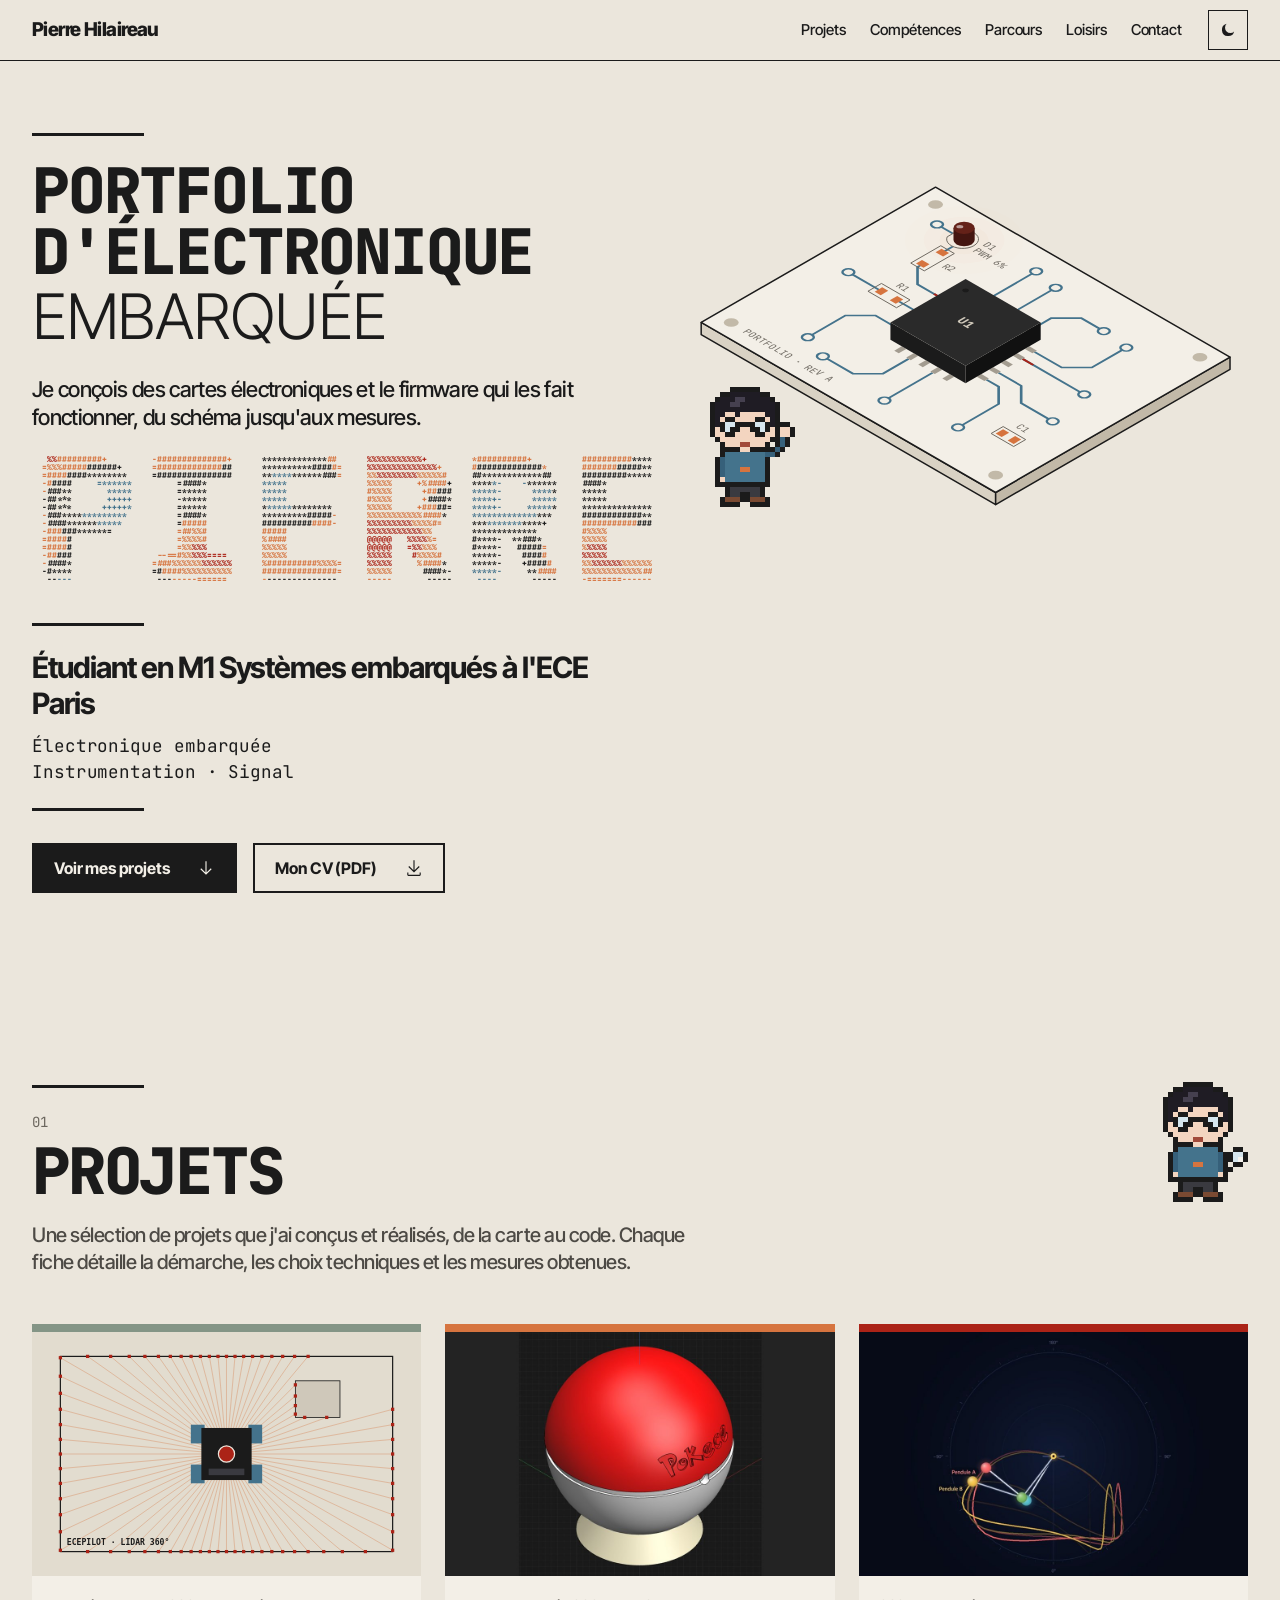
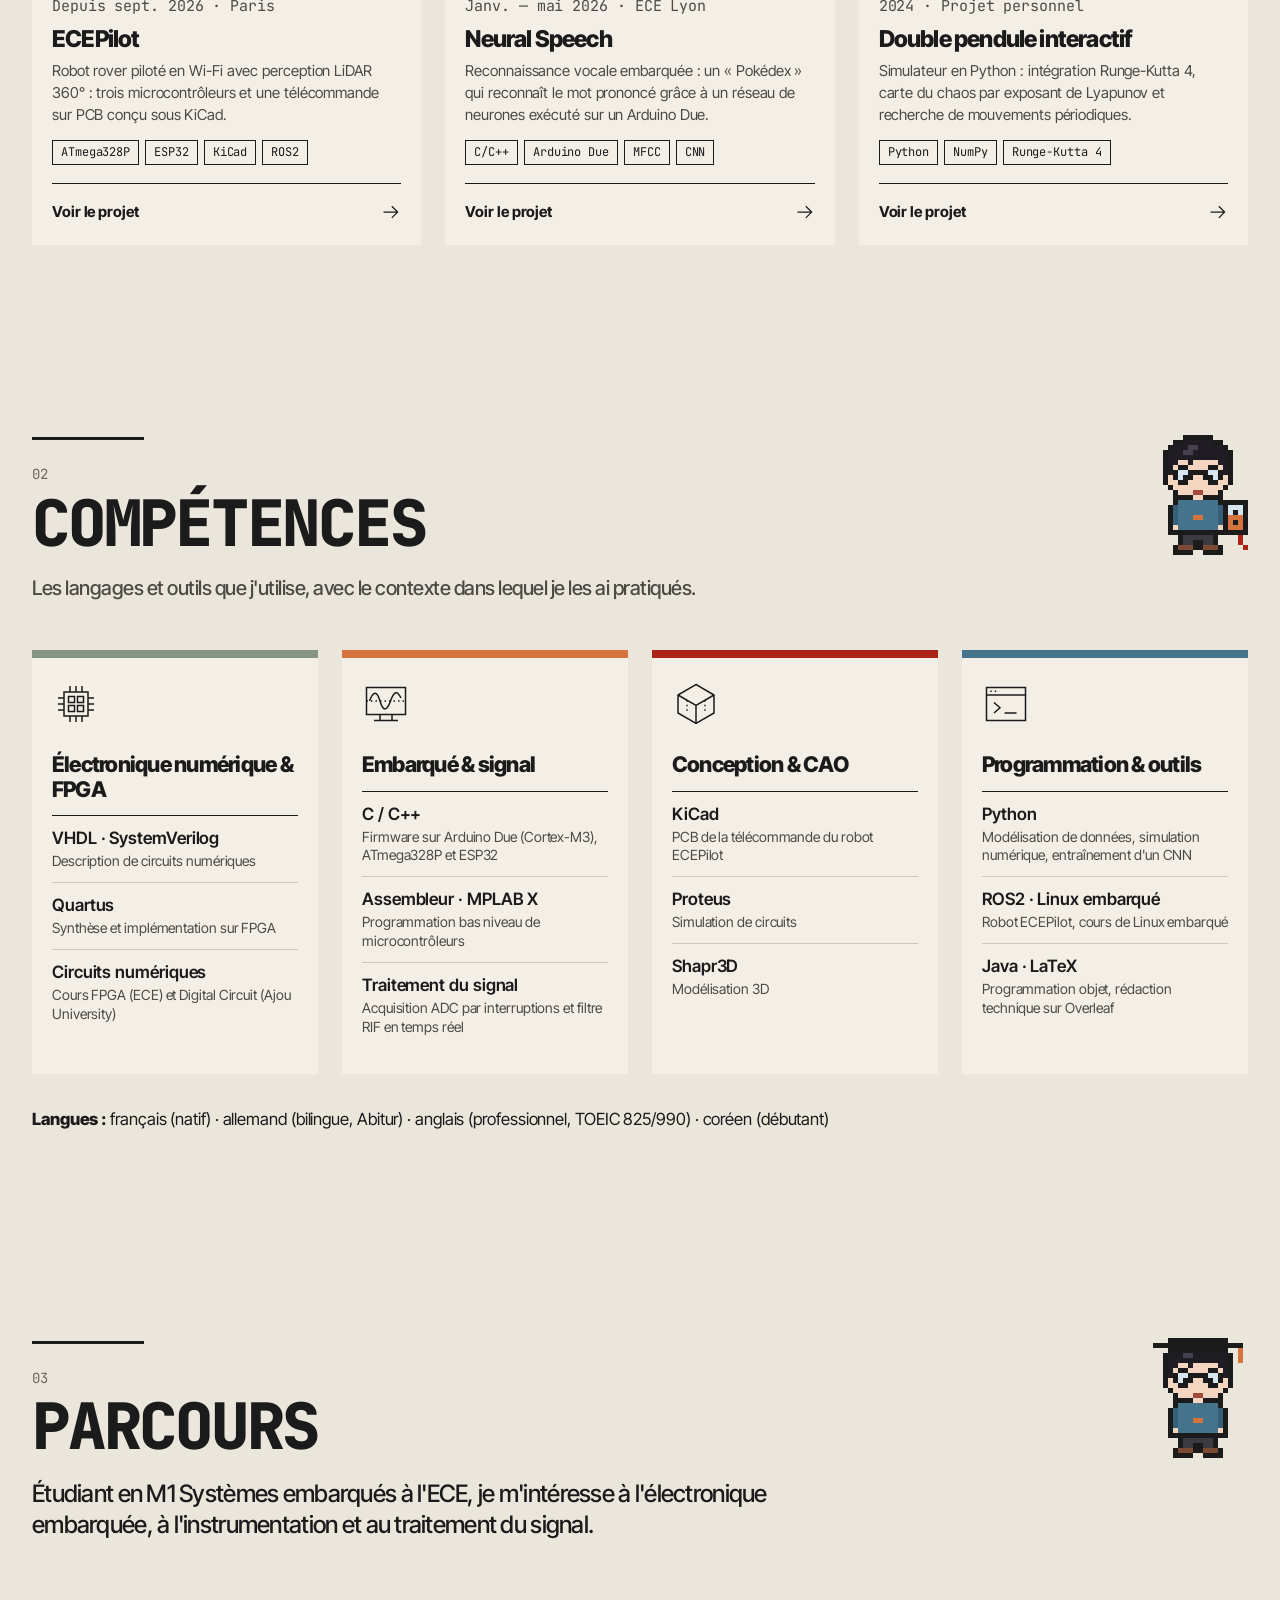
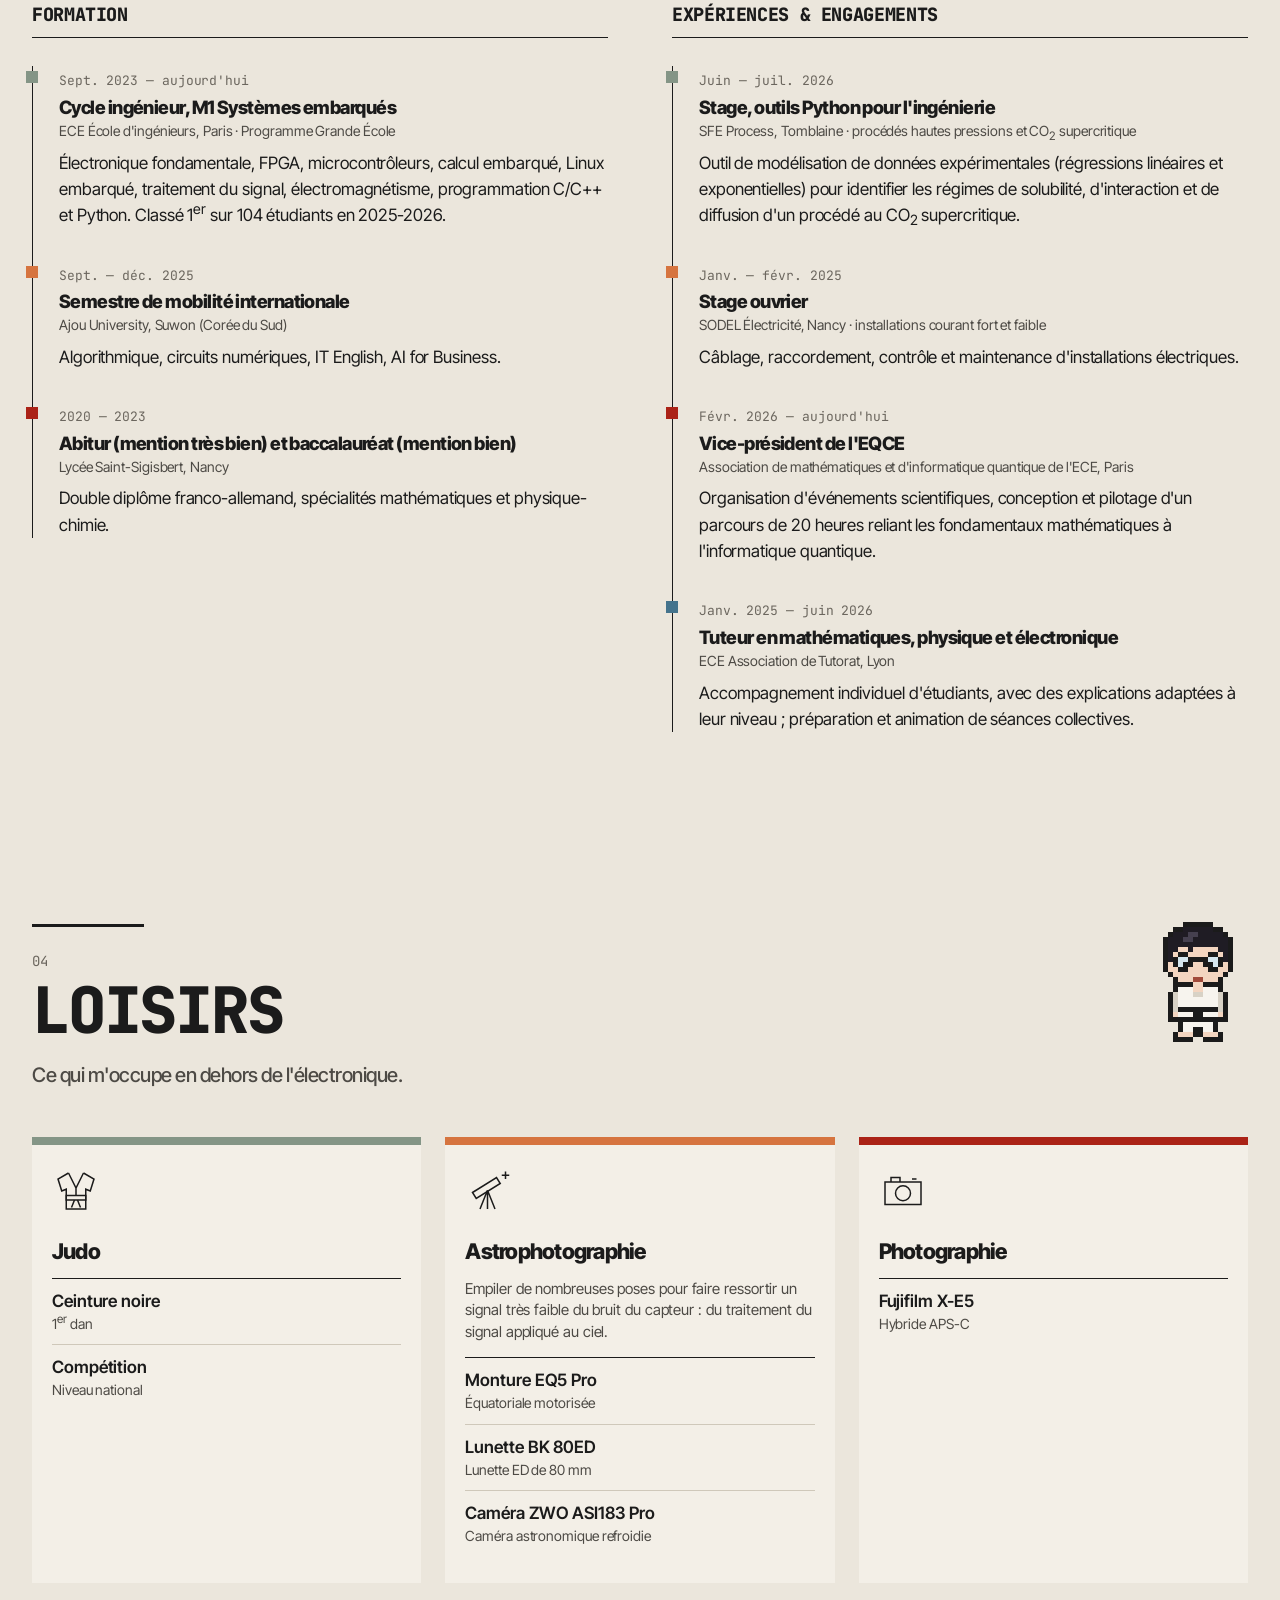
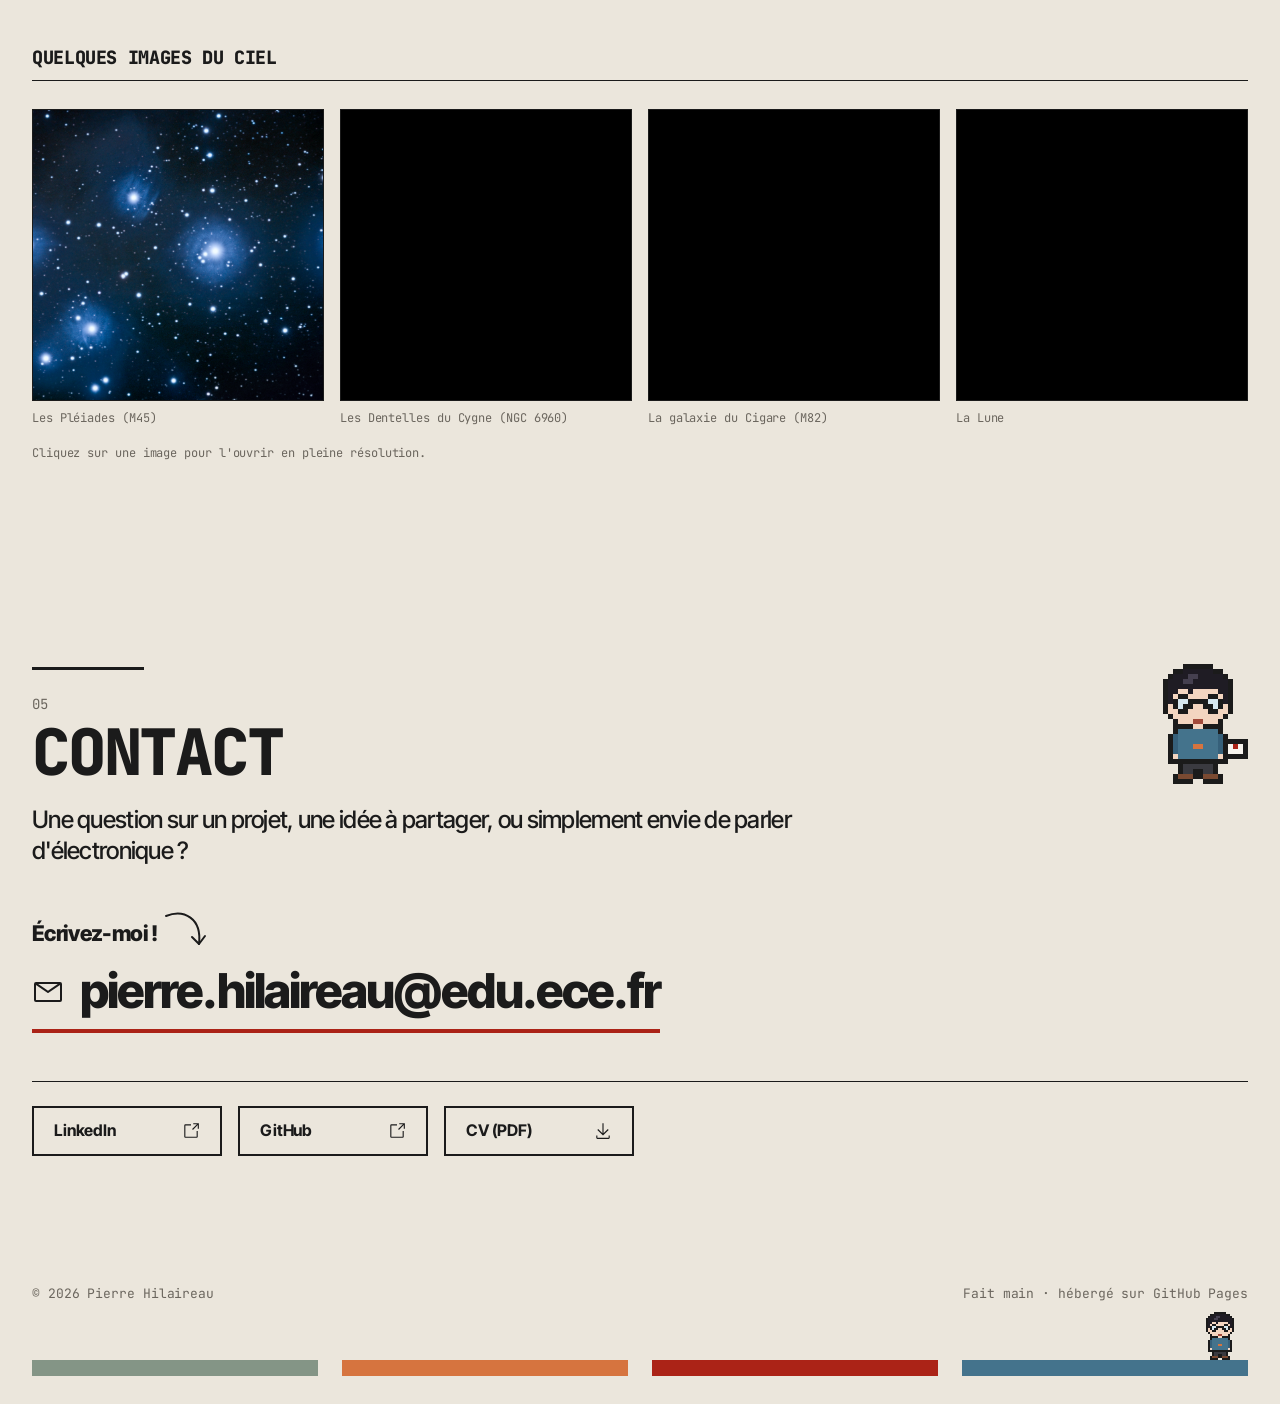
==== commit 5621d418: "Ajout de la section Loisirs Judo (ceinture noire 1er dan), astrophotographie avec le matériel utilis" ====
--- a/index.html
+++ b/index.html
@@ -37,6 +37,7 @@
         <a href="#projets">Projets</a>
         <a href="#competences">Compétences</a>
         <a href="#parcours">Parcours</a>
+        <a href="#loisirs">Loisirs</a>
         <a href="#contact">Contact</a>
       </nav>
       <button class="theme-toggle" type="button" aria-label="Basculer entre thème clair et sombre">
@@ -340,14 +341,10 @@
         </div>
 
         <!-- À MODIFIER si tu veux : ajoute une phrase sur ce qui t'attire dans l'électronique -->
-        <div class="about-row">
-          <p class="about">
+        <p class="about">
           Étudiant en M1 Systèmes embarqués à l'ECE, je m'intéresse à l'électronique embarquée,
           à l'instrumentation et au traitement du signal.
-          En dehors des cours : judo en compétition nationale, astronomie et astrophotographie.
         </p>
-          <span class="pixel" data-pose="judo" aria-hidden="true"></span>
-        </div>
 
         <div class="timeline-cols">
           <div>
@@ -412,11 +409,88 @@
       </div>
     </section>
 
+    <!-- ===================== LOISIRS ===================== -->
+    <section class="section" id="loisirs">
+      <div class="container">
+        <div class="section-head">
+          <span class="section-num">04</span>
+          <h2>Loisirs</h2>
+          <span class="pixel" data-pose="judo" aria-hidden="true"></span>
+        </div>
+        <p class="section-intro">Ce qui m'occupe en dehors de l'électronique.</p>
+
+        <div class="skills">
+          <div class="skill-group">
+            <svg class="pictogram" viewBox="0 0 32 32" aria-hidden="true"><path d="M11 4L4 8l2.5 8 3-1.2V28h13V14.8l3 1.2L28 8l-7-4"/><path d="M11 4l5 10 5-10M16 14v5"/><path d="M9.5 19h13v3h-13z"/><path d="M15 22l-2 5M17 22l2 5"/></svg>
+            <h3>Judo</h3>
+            <ul>
+              <li>Ceinture noire<span>1<sup>er</sup> dan</span></li>
+              <li>Compétition<span>Niveau national</span></li>
+            </ul>
+          </div>
+          <div class="skill-group">
+            <svg class="pictogram" viewBox="0 0 32 32" aria-hidden="true"><path d="M5 17L21 7l2.5 4L7.5 21z"/><path d="M15 15.5L10 28M15 15.5L20 28M15 15.5V28"/><path d="M27 3v5M24.5 5.5h5"/></svg>
+            <h3>Astrophotographie</h3>
+            <p class="hobby-text">
+              Empiler de nombreuses poses pour faire ressortir un signal très faible du bruit du capteur :
+              du traitement du signal appliqué au ciel.
+            </p>
+            <ul>
+              <li>Monture EQ5 Pro<span>Équatoriale motorisée</span></li>
+              <li>Lunette BK 80ED<span>Lunette ED de 80 mm</span></li>
+              <li>Caméra ZWO ASI183 Pro<span>Caméra astronomique refroidie</span></li>
+            </ul>
+          </div>
+          <div class="skill-group">
+            <svg class="pictogram" viewBox="0 0 32 32" aria-hidden="true"><rect x="4" y="10" width="24" height="15"/><circle cx="16" cy="17.5" r="5"/><path d="M8 10V7h6v3M22 8h3"/></svg>
+            <h3>Photographie</h3>
+            <ul>
+              <li>Fujifilm X-E5<span>Hybride APS-C</span></li>
+            </ul>
+          </div>
+        </div>
+
+        <!-- Images non recompressées : un clic ouvre l'original en pleine résolution -->
+        <h3 class="col-title sky-title">Quelques images du ciel</h3>
+        <div class="sky-gallery">
+          <figure>
+            <a href="assets/img/loisirs/astro-pleiades.jpg" target="_blank" rel="noopener">
+              <img src="assets/img/loisirs/astro-pleiades.jpg" width="5320" height="3465" loading="lazy" decoding="async"
+                   alt="L'amas des Pléiades : des étoiles bleues entourées de leur nébuleuse de réflexion">
+            </a>
+            <figcaption>Les Pléiades (M45)</figcaption>
+          </figure>
+          <figure>
+            <a href="assets/img/loisirs/astro-cygne.jpg" target="_blank" rel="noopener">
+              <img src="assets/img/loisirs/astro-cygne.jpg" width="3552" height="5374" loading="lazy" decoding="async"
+                   alt="Les Dentelles du Cygne : un filament de gaz vert et rouge qui traverse un champ d'étoiles">
+            </a>
+            <figcaption>Les Dentelles du Cygne (NGC 6960)</figcaption>
+          </figure>
+          <figure>
+            <a href="assets/img/loisirs/astro-m82.jpg" target="_blank" rel="noopener">
+              <img src="assets/img/loisirs/astro-m82.jpg" width="4875" height="2769" loading="lazy" decoding="async"
+                   alt="La galaxie du Cigare, allongée et au cœur rougeâtre, au milieu d'un champ d'étoiles">
+            </a>
+            <figcaption>La galaxie du Cigare (M82)</figcaption>
+          </figure>
+          <figure>
+            <a href="assets/img/loisirs/astro-lune.jpg" target="_blank" rel="noopener">
+              <img src="assets/img/loisirs/astro-lune.jpg" width="1440" height="1800" loading="lazy" decoding="async"
+                   alt="La Lune gibbeuse en noir et blanc, avec ses cratères le long du terminateur">
+            </a>
+            <figcaption>La Lune</figcaption>
+          </figure>
+        </div>
+        <p class="sky-note">Cliquez sur une image pour l'ouvrir en pleine résolution.</p>
+      </div>
+    </section>
+
     <!-- ===================== CONTACT ===================== -->
     <section class="section" id="contact">
       <div class="container">
         <div class="section-head">
-          <span class="section-num">04</span>
+          <span class="section-num">05</span>
           <h2>Contact</h2>
           <span class="pixel" data-pose="lettre" aria-hidden="true"></span>
         </div>
--- a/css/style.css
+++ b/css/style.css
@@ -492,6 +492,26 @@
 .languages { margin-top: 32px; font-size: 1.05rem; }
 .languages strong { font-weight: 800; }
 
+/* ---------- Loisirs ---------- */
+
+.skill-group .hobby-text { margin: 0 0 14px; font-size: 15px; line-height: 1.45; color: var(--muted); }
+
+.sky-title { margin-top: 64px; }
+
+.sky-gallery {
+  display: grid;
+  grid-template-columns: repeat(auto-fill, minmax(min(100%, 240px), 1fr));
+  gap: 16px;
+}
+.sky-gallery figure { margin: 0; }
+.sky-gallery a { display: block; overflow: hidden; background: #000; border: 1.5px solid var(--ink); }
+/* Vignettes carrées recadrées par le navigateur : les fichiers restent intacts */
+.sky-gallery img { width: 100%; aspect-ratio: 1 / 1; object-fit: cover; transition: transform 0.3s; }
+.sky-gallery a:hover img { transform: scale(1.04); }
+@media (max-width: 560px) { .sky-gallery { grid-template-columns: 1fr 1fr; gap: 10px; } }
+
+.sky-note { margin-top: 16px; font-family: var(--font-mono); font-size: 12px; color: var(--helper); }
+
 /* ---------- Parcours ---------- */
 
 .about {
@@ -750,6 +770,7 @@
 @media (prefers-reduced-motion: reduce) {
   html { scroll-behavior: auto; }
   .card, .btn { transition: none; }
+  .sky-gallery img, .sky-gallery a:hover img { transition: none; transform: none; }
 }
 
 /* =========================================================
@@ -797,8 +818,6 @@
 .section-head { position: relative; }
 .section-head .pixel { position: absolute; right: 0; bottom: 0; }
 
-.about-row { display: flex; align-items: flex-end; gap: 40px; margin-bottom: 64px; }
-.about-row .about { margin-bottom: 0; }
 
 .project-header .container { position: relative; }
 .pixel-project { position: absolute; right: 32px; top: 0; }
@@ -808,7 +827,6 @@
 
 @media (max-width: 672px) {
   .pixel-hero, .section-head .pixel { width: 60px; height: 72px; }
-  .about-row .pixel { width: 60px; height: 72px; }
   .pixel-project { right: 16px; width: 60px; height: 72px; }
   .pixel-footer { right: 24px; }
 }
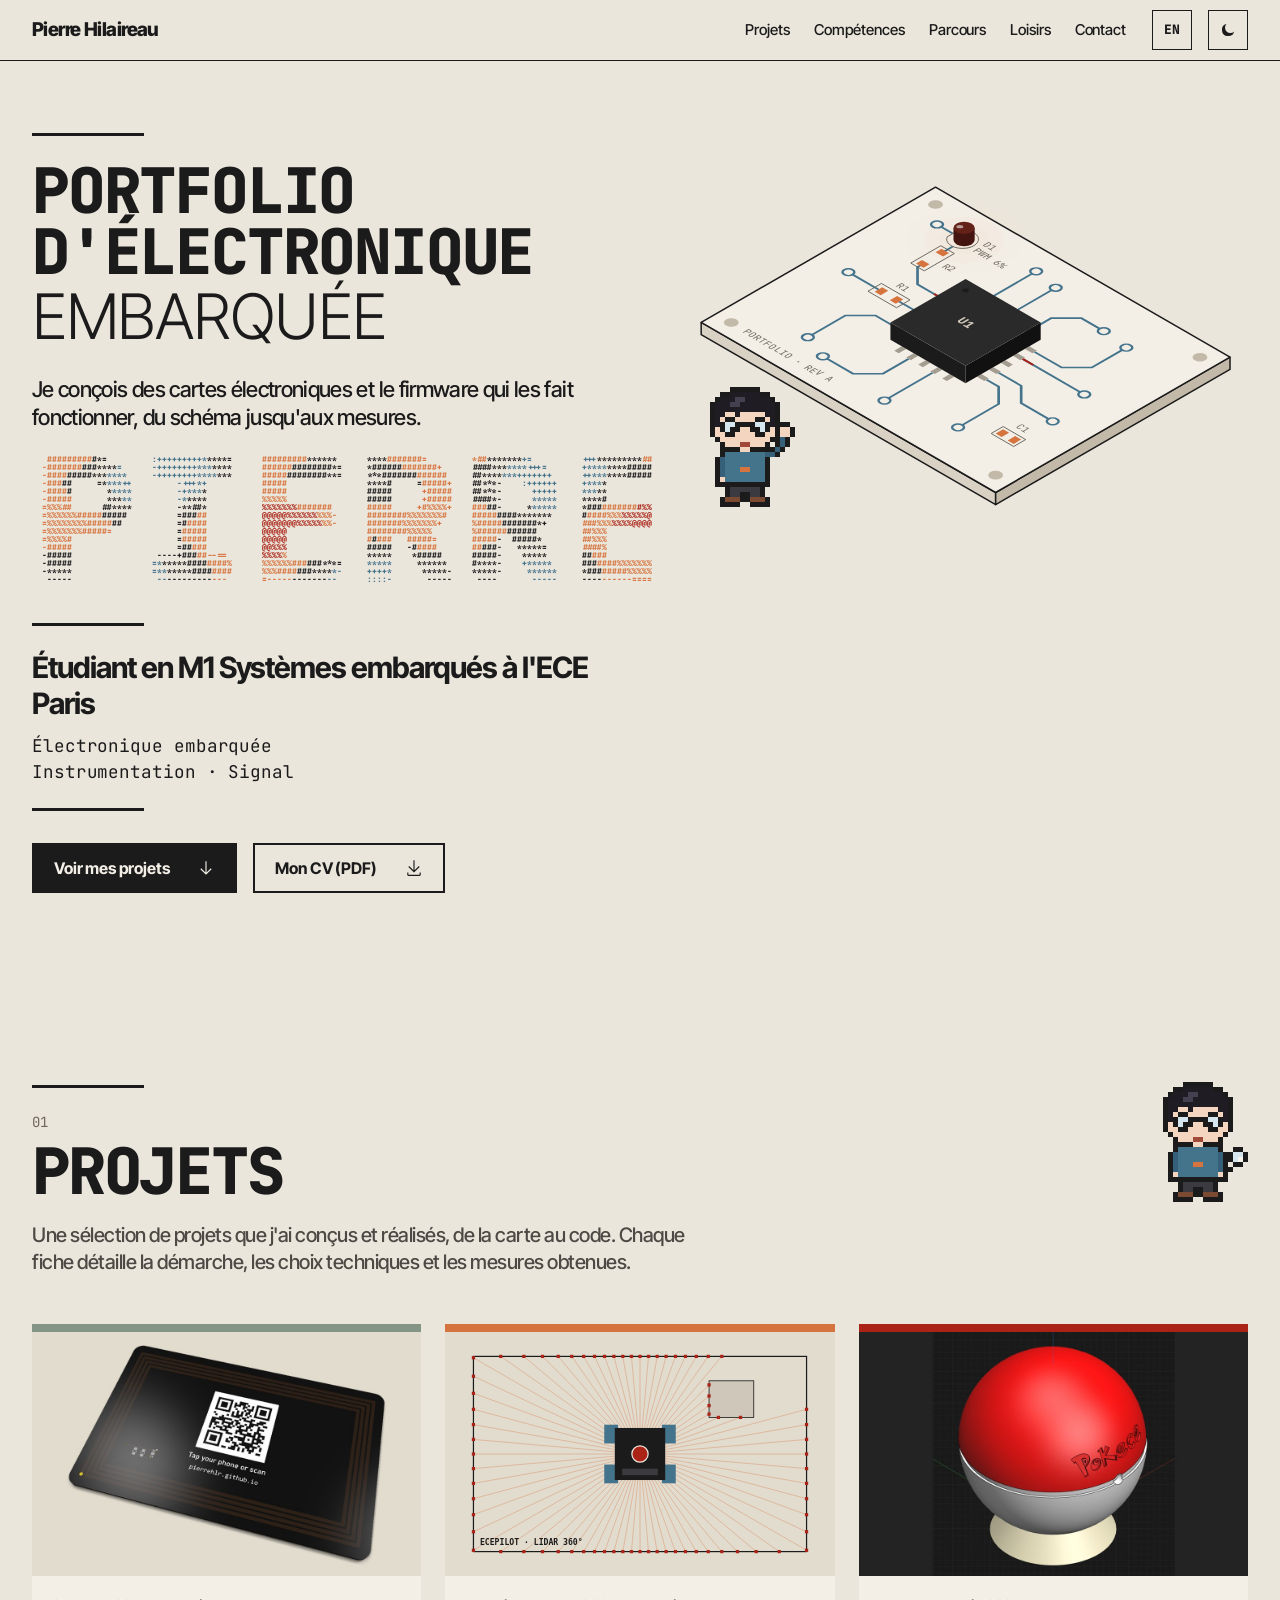
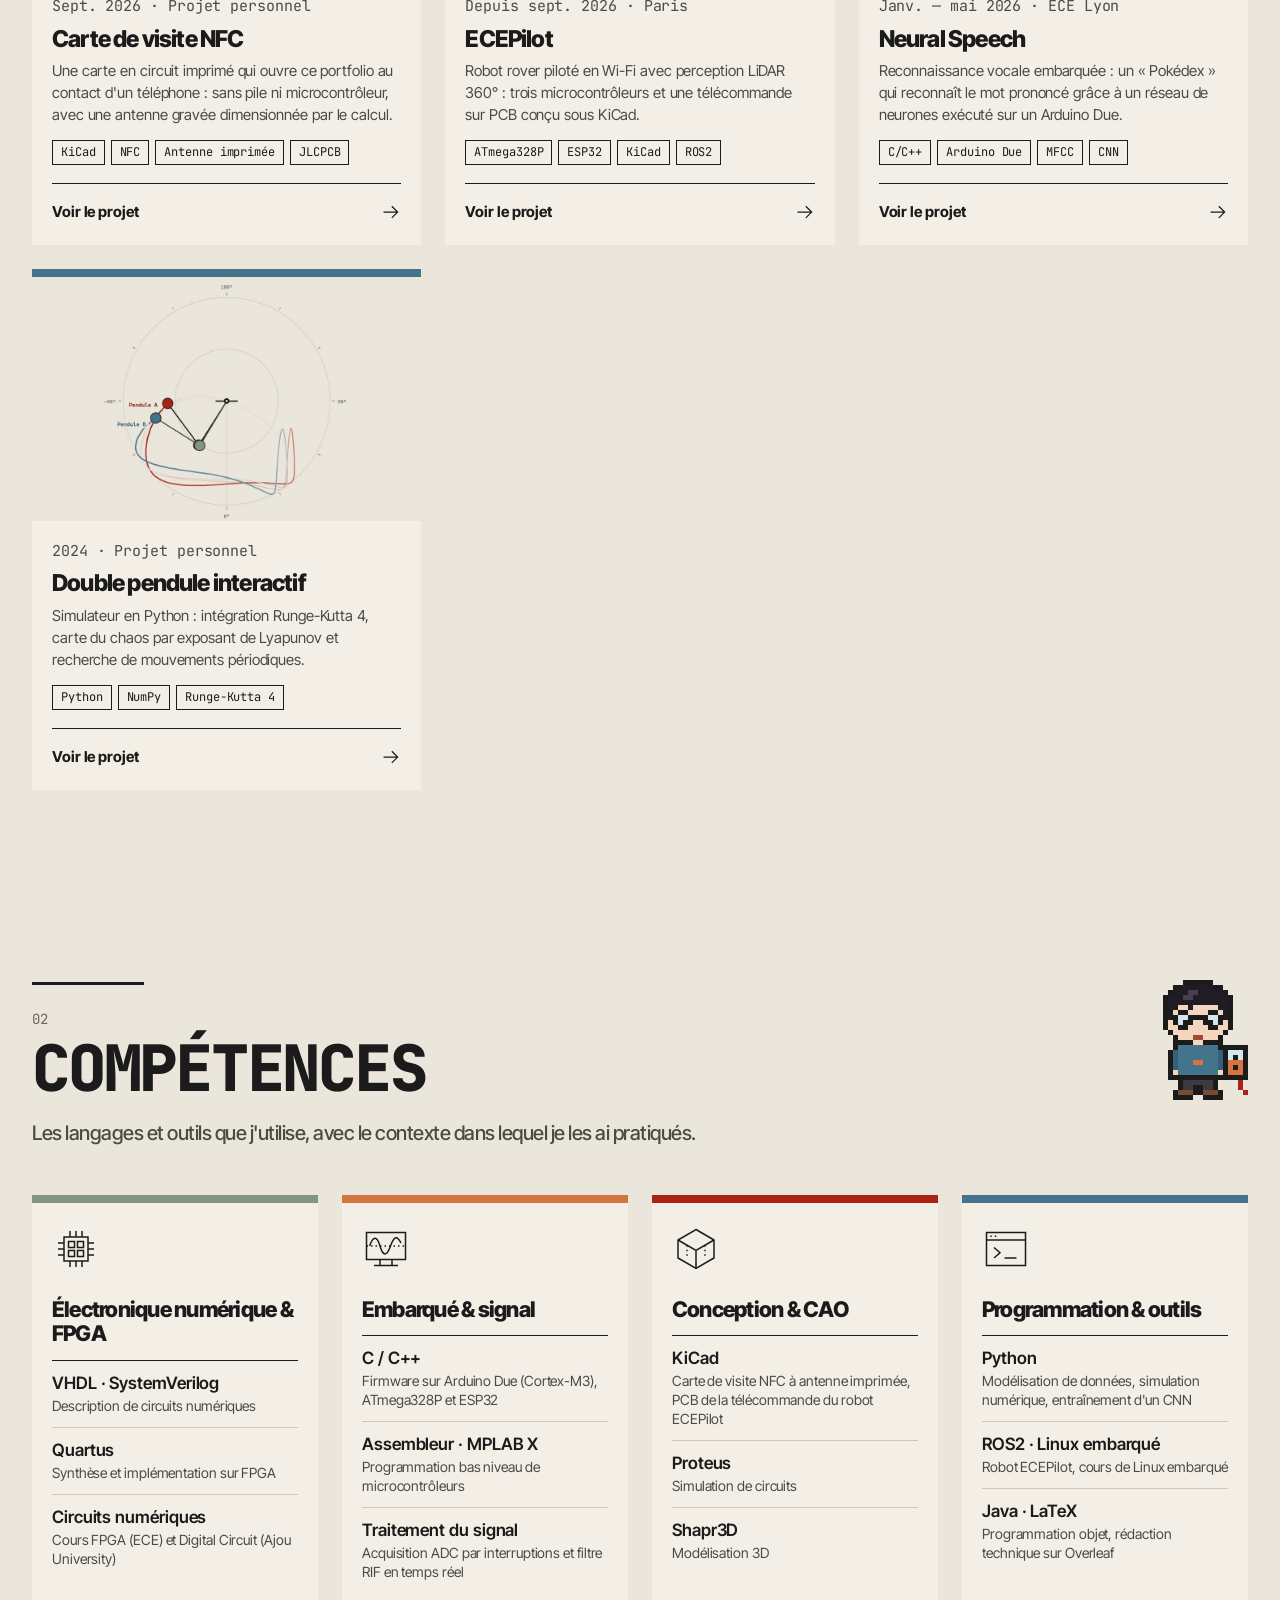
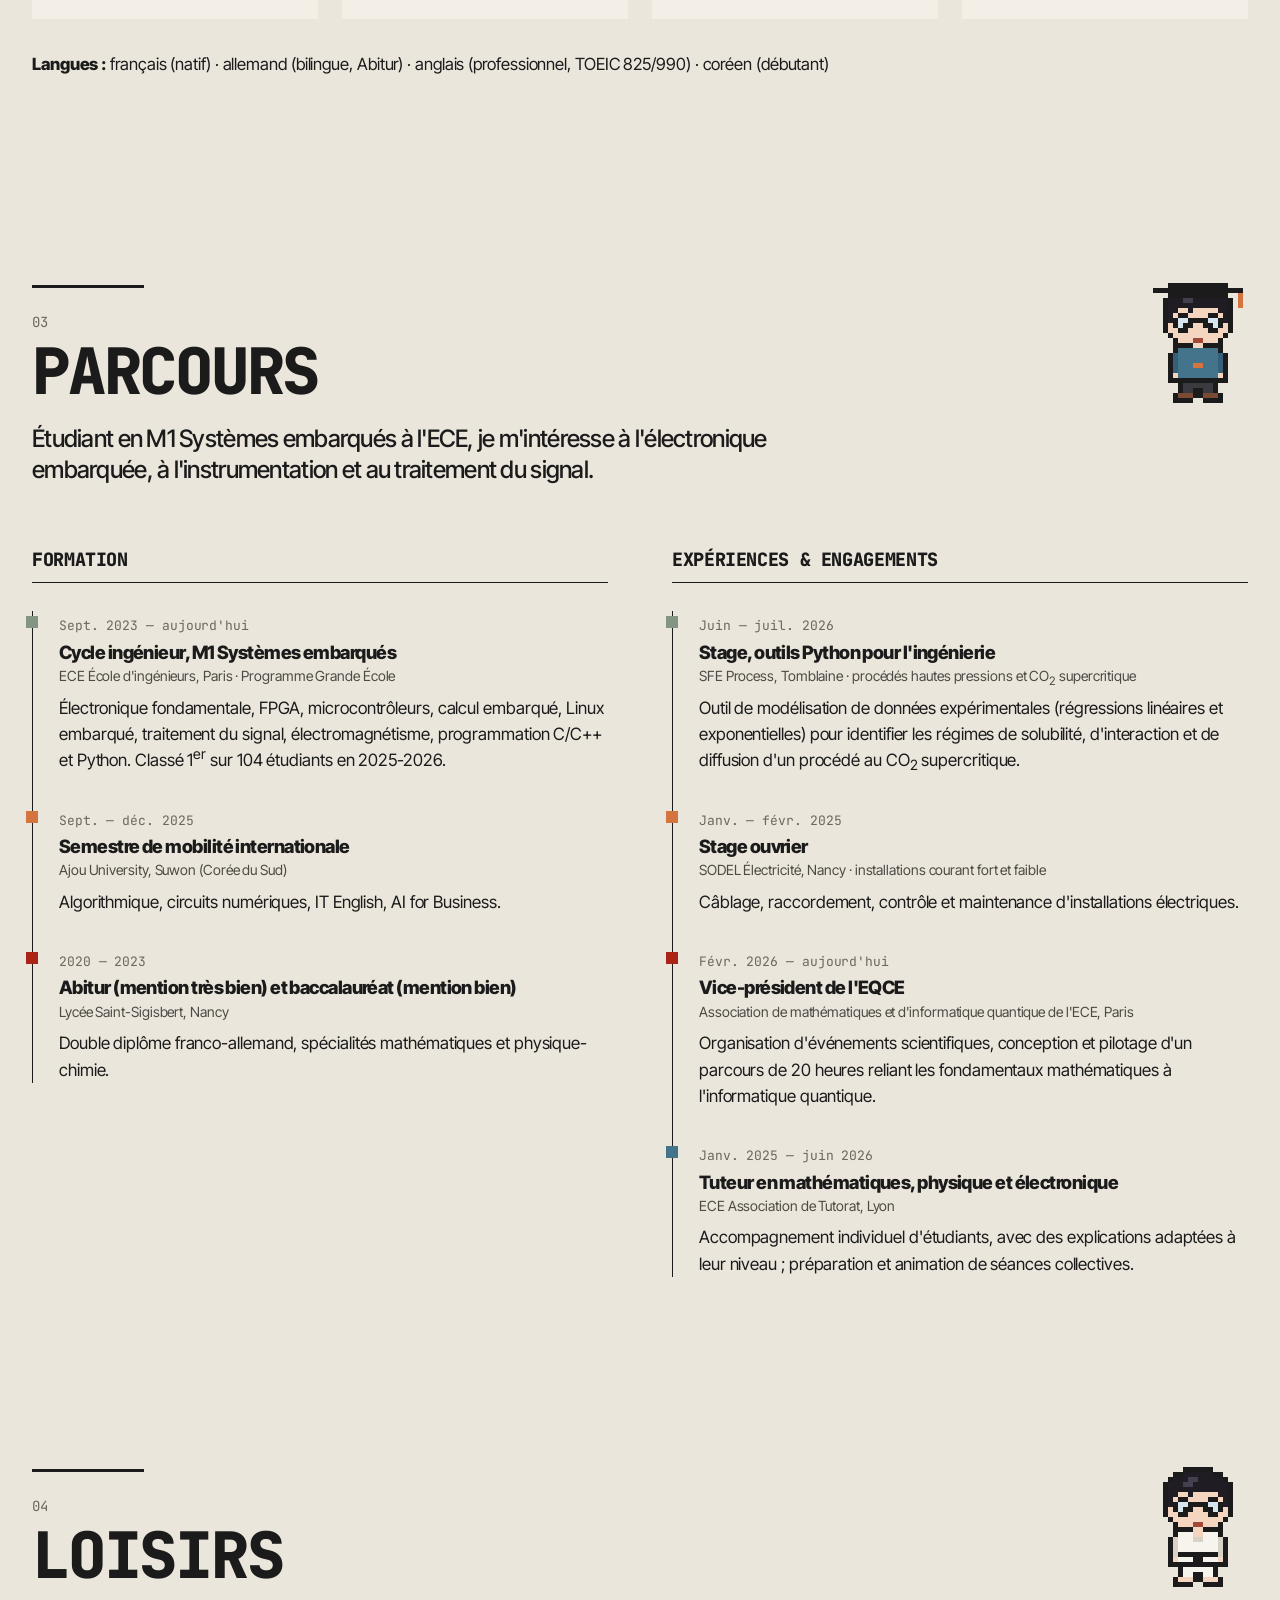
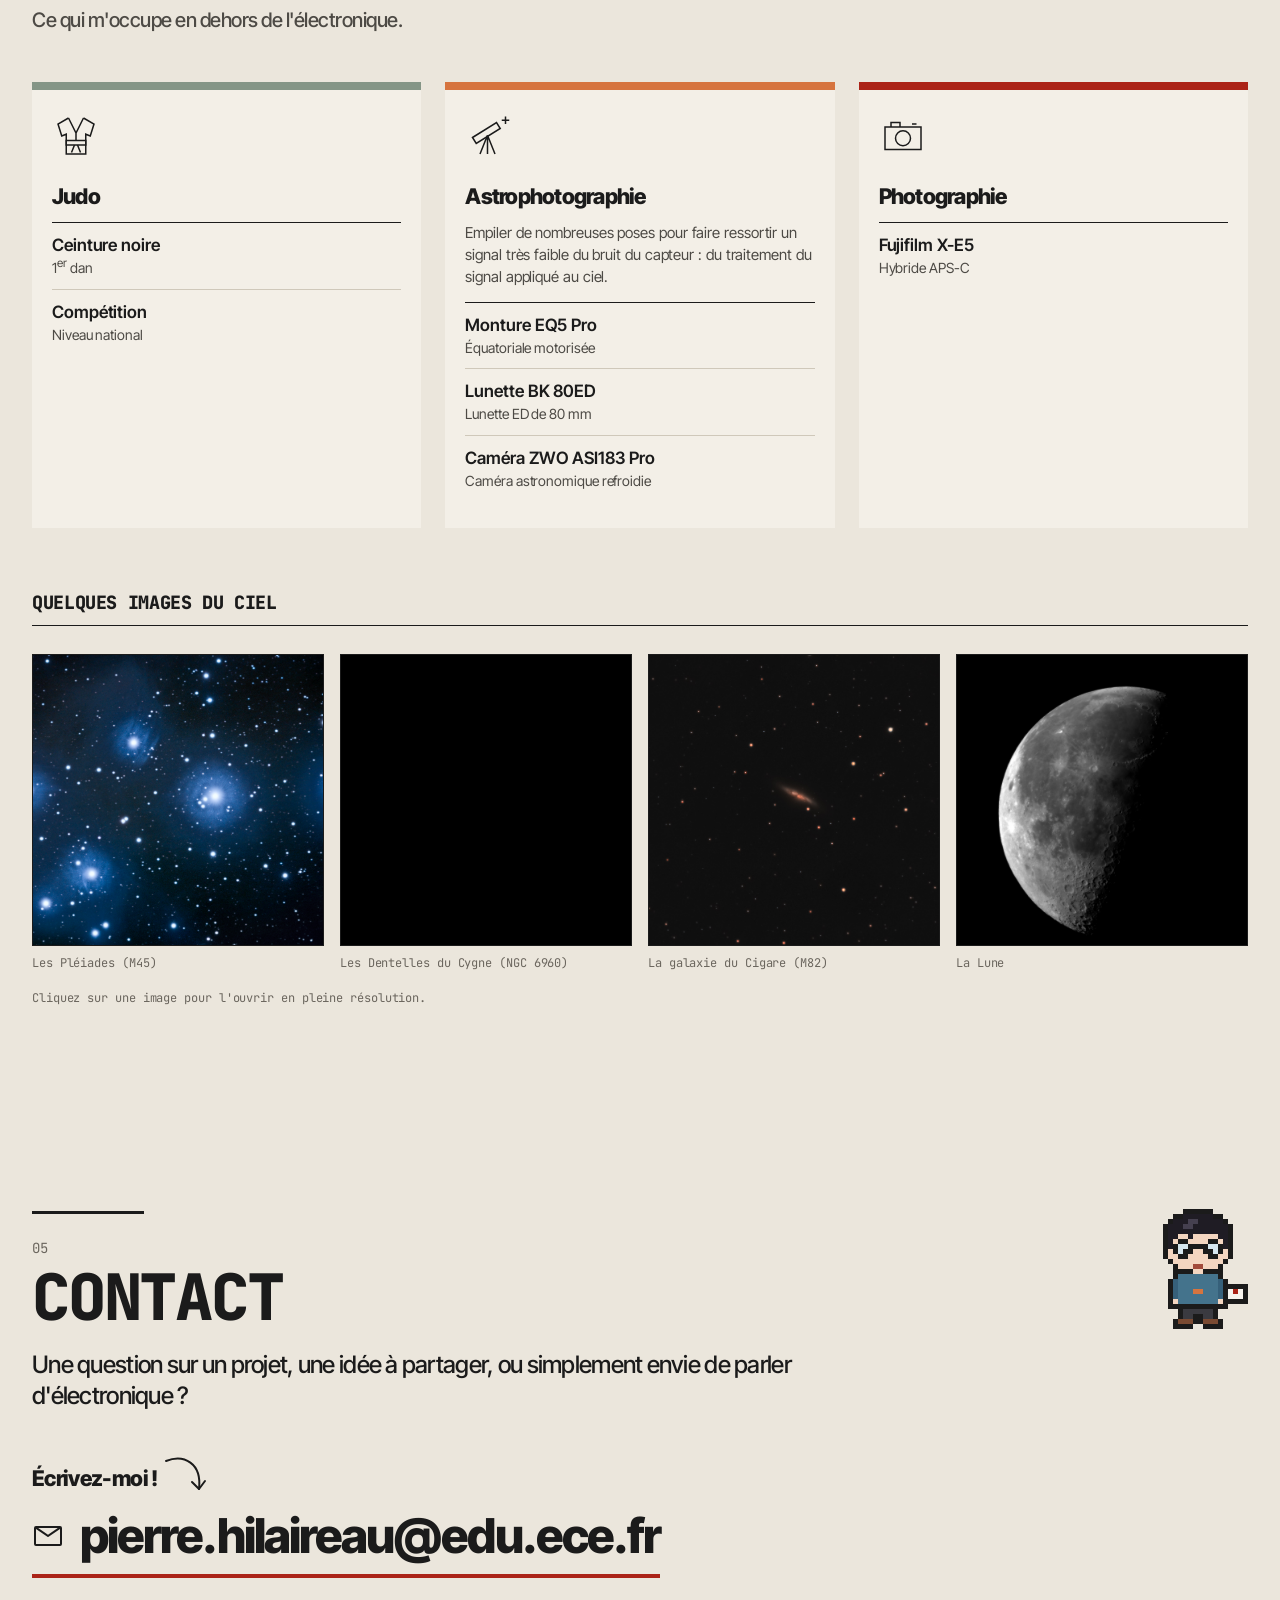
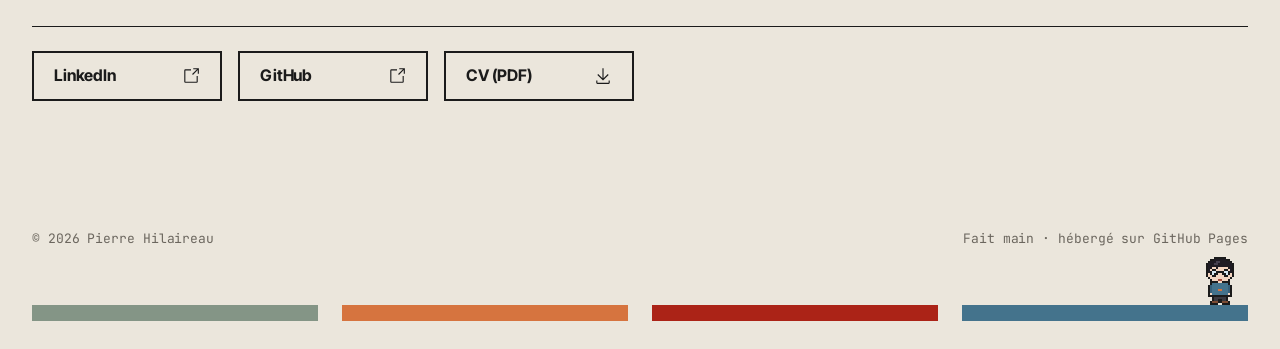
==== commit 567925d7: "Ajout du projet Carte de visite NFC Page projet en français et en anglais (schéma et courbe d'accord" ====
--- a/index.html
+++ b/index.html
@@ -12,6 +12,9 @@
   <meta property="og:type" content="website">
   <!-- Image d'aperçu pour les partages (1200×630 px). Décommente quand tu l'as ajoutée :
   <meta property="og:image" content="https://pierrehlr.github.io/assets/img/apercu.jpg"> -->
+  <link rel="alternate" hreflang="fr" href="https://pierrehlr.github.io/">
+  <link rel="alternate" hreflang="en" href="https://pierrehlr.github.io/en/">
+
 
   <link rel="icon" href="assets/img/favicon.svg" type="image/svg+xml">
   <link rel="preconnect" href="https://fonts.googleapis.com">
@@ -40,6 +43,7 @@
         <a href="#loisirs">Loisirs</a>
         <a href="#contact">Contact</a>
       </nav>
+      <a class="lang-switch" href="en/index.html" hreflang="en" lang="en" title="English version">EN</a>
       <button class="theme-toggle" type="button" aria-label="Basculer entre thème clair et sombre">
         <svg class="icon-moon" viewBox="0 0 32 32" aria-hidden="true"><path d="M13.5 5.1A11 11 0 1 0 26.9 18.5 9 9 0 0 1 13.5 5.1z"/></svg>
         <svg class="icon-sun" viewBox="0 0 32 32" aria-hidden="true"><circle cx="16" cy="16" r="6"/><path d="M15 2h2v5h-2zM15 25h2v5h-2zM2 15h5v2H2zM25 15h5v2h-5z"/><path transform="rotate(45 16 16)" d="M15 2h2v5h-2zM15 25h2v5h-2zM2 15h5v2H2zM25 15h5v2h-5z"/></svg>
@@ -228,6 +232,20 @@
         -->
         <div class="cards">
 
+          <a class="card" href="projets/carte-nfc.html">
+            <div class="card-img">
+              <img src="assets/img/projets/carte-nfc/vignette.jpg" width="960" height="600" loading="lazy"
+                   alt="Rendu 3D de la carte de visite NFC : PCB noir avec antenne en bordure et QR code">
+            </div>
+            <div class="card-body">
+              <p class="card-meta">Sept. 2026 · Projet personnel</p>
+              <h3>Carte de visite NFC</h3>
+              <p>Une carte en circuit imprimé qui ouvre ce portfolio au contact d'un téléphone : sans pile ni microcontrôleur, avec une antenne gravée dimensionnée par le calcul.</p>
+              <ul class="tags"><li>KiCad</li><li>NFC</li><li>Antenne imprimée</li><li>JLCPCB</li></ul>
+              <span class="card-more">Voir le projet <svg class="icon" viewBox="0 0 32 32" aria-hidden="true"><path d="M18 6l-1.4 1.4 7.6 7.6H4v2h20.2l-7.6 7.6L18 26l10-10z"/></svg></span>
+            </div>
+          </a>
+
           <a class="card" href="projets/ecepilot.html">
             <div class="card-img">
               <img src="assets/img/projets/ecepilot/illustration.svg" width="960" height="600" loading="lazy"
@@ -308,7 +326,7 @@
             <svg class="pictogram" viewBox="0 0 32 32" aria-hidden="true"><path d="M16 3l12 7v12l-12 7-12-7V10z"/><path d="M4 10l12 7 12-7M16 17v12"/><path d="M10 13.5v7M22 13.5v7" stroke-dasharray="1 2"/></svg>
             <h3>Conception &amp; CAO</h3>
             <ul>
-              <li>KiCad<span>PCB de la télécommande du robot ECEPilot</span></li>
+              <li>KiCad<span>Carte de visite NFC à antenne imprimée, PCB de la télécommande du robot ECEPilot</span></li>
               <li>Proteus<span>Simulation de circuits</span></li>
               <li>Shapr3D<span>Modélisation 3D</span></li>
             </ul>
--- a/css/style.css
+++ b/css/style.css
@@ -228,6 +228,16 @@
 .theme-toggle:hover { background: var(--ink); color: var(--bg); }
 .theme-toggle svg { width: 18px; height: 18px; fill: currentColor; }
 
+/* Bouton de langue (FR / EN) */
+.lang-switch {
+  display: grid; place-items: center;
+  width: 40px; height: 40px; margin-left: 8px;
+  border: 1.5px solid var(--ink);
+  font-family: var(--font-mono); font-size: 13px; font-weight: 800;
+  color: var(--ink); text-decoration: none;
+}
+.lang-switch:hover { background: var(--ink); color: var(--bg); text-decoration: none; }
+
 /* Lune en thème clair, soleil en thème sombre */
 .icon-sun { display: none; }
 :root[data-theme="dark"] .icon-sun { display: block; }
@@ -239,7 +249,8 @@
 
 @media (max-width: 672px) {
   .nav-inner { flex-wrap: wrap; height: auto; padding-top: 10px; padding-bottom: 6px; }
-  .nav-links { order: 3; width: 100%; margin: 0 -10px; overflow-x: auto; }
+  .nav-links { order: 3; width: calc(100% + 8px); margin: 0 -4px; justify-content: space-between; overflow-x: auto; }
+  .nav-links a { padding: 6px 4px; font-size: 14px; }   /* les 5 liens tiennent sur une ligne */
 }
 
 /* ---------- Boutons ---------- */
@@ -764,6 +775,30 @@
   letter-spacing: -0.02em; text-transform: uppercase;
 }
 .chain span { display: block; margin-top: 4px; font-size: 14px; line-height: 1.35; color: var(--muted); }
+
+/* Schéma et graphique dessinés en SVG dans la page (page Carte NFC) :
+   ils prennent les couleurs du thème, y compris avec le bouton clair / sombre */
+.figure-svg svg {
+  display: block; width: 100%; height: auto;
+  background: var(--paper);
+  border: 1.5px solid var(--ink);
+  font-family: var(--font-mono);
+}
+.figure-svg text { fill: var(--ink); font-size: 14px; }
+.figure-svg .t-aide { fill: var(--helper); font-size: 13px; }
+.figure-svg .t-ref { font-weight: 800; }
+.figure-svg .fil { fill: none; stroke: var(--ink); stroke-width: 2; stroke-linecap: round; stroke-linejoin: round; }
+.figure-svg .dnp { stroke: var(--helper); }
+.figure-svg .cuivre { fill: none; stroke: var(--c-orange); stroke-width: 3; stroke-linecap: round; }
+.figure-svg .noeud { fill: var(--ink); }
+.figure-svg .grille { stroke: var(--line-soft); stroke-width: 1; }
+.figure-svg .axe { stroke: var(--ink); stroke-width: 1.5; }
+.figure-svg .repere { fill: none; stroke: var(--ink); stroke-width: 1; }
+.figure-svg .bande { fill: var(--c-blue); opacity: 0.14; }
+.figure-svg .courbe { fill: none; stroke: var(--c-blue); stroke-width: 2; stroke-linejoin: round; stroke-linecap: round; }
+.figure-svg .point { fill: var(--c-blue); stroke: var(--paper); stroke-width: 2; }
+.figure-svg .zone { fill: transparent; }   /* zone de survol plus grande que le point */
+.figure-svg .mesure:hover .point { fill: var(--c-red); }
 
 /* ---------- Animations réduites si l'utilisateur le demande ---------- */
 
